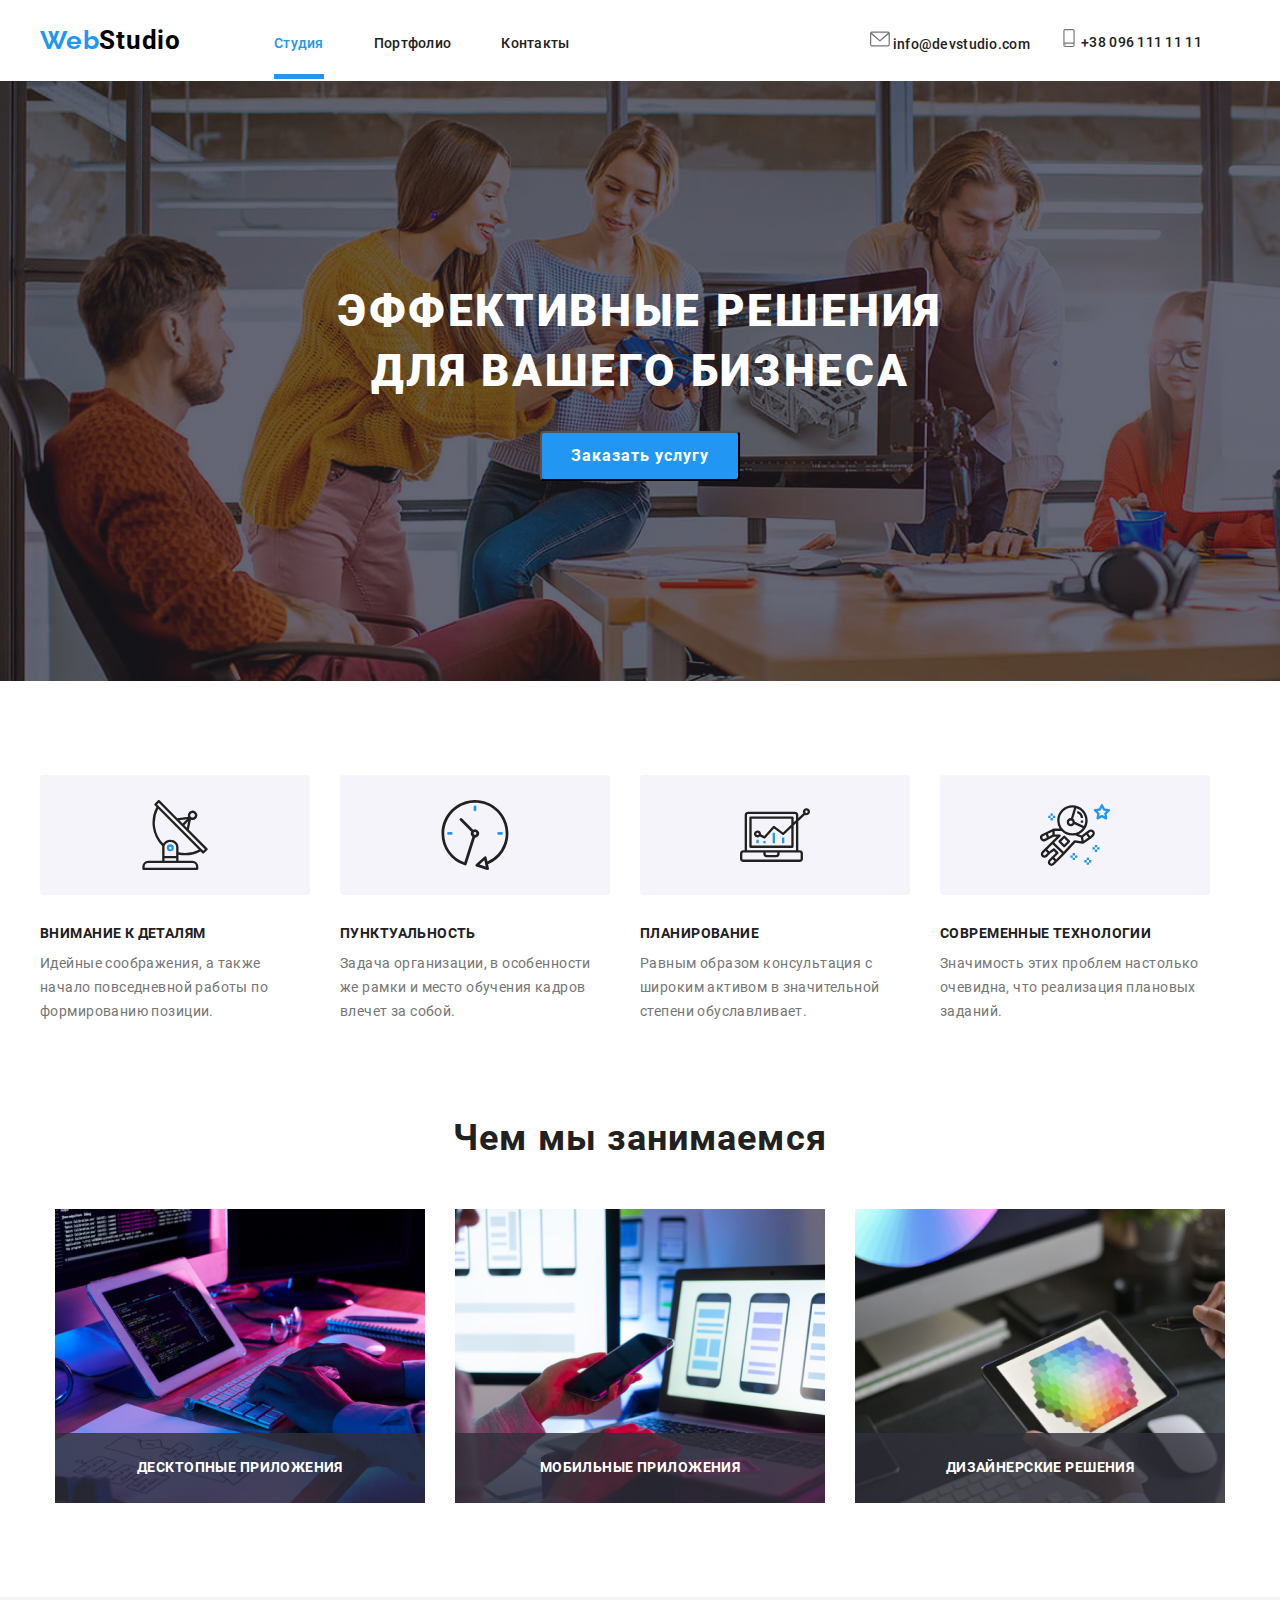
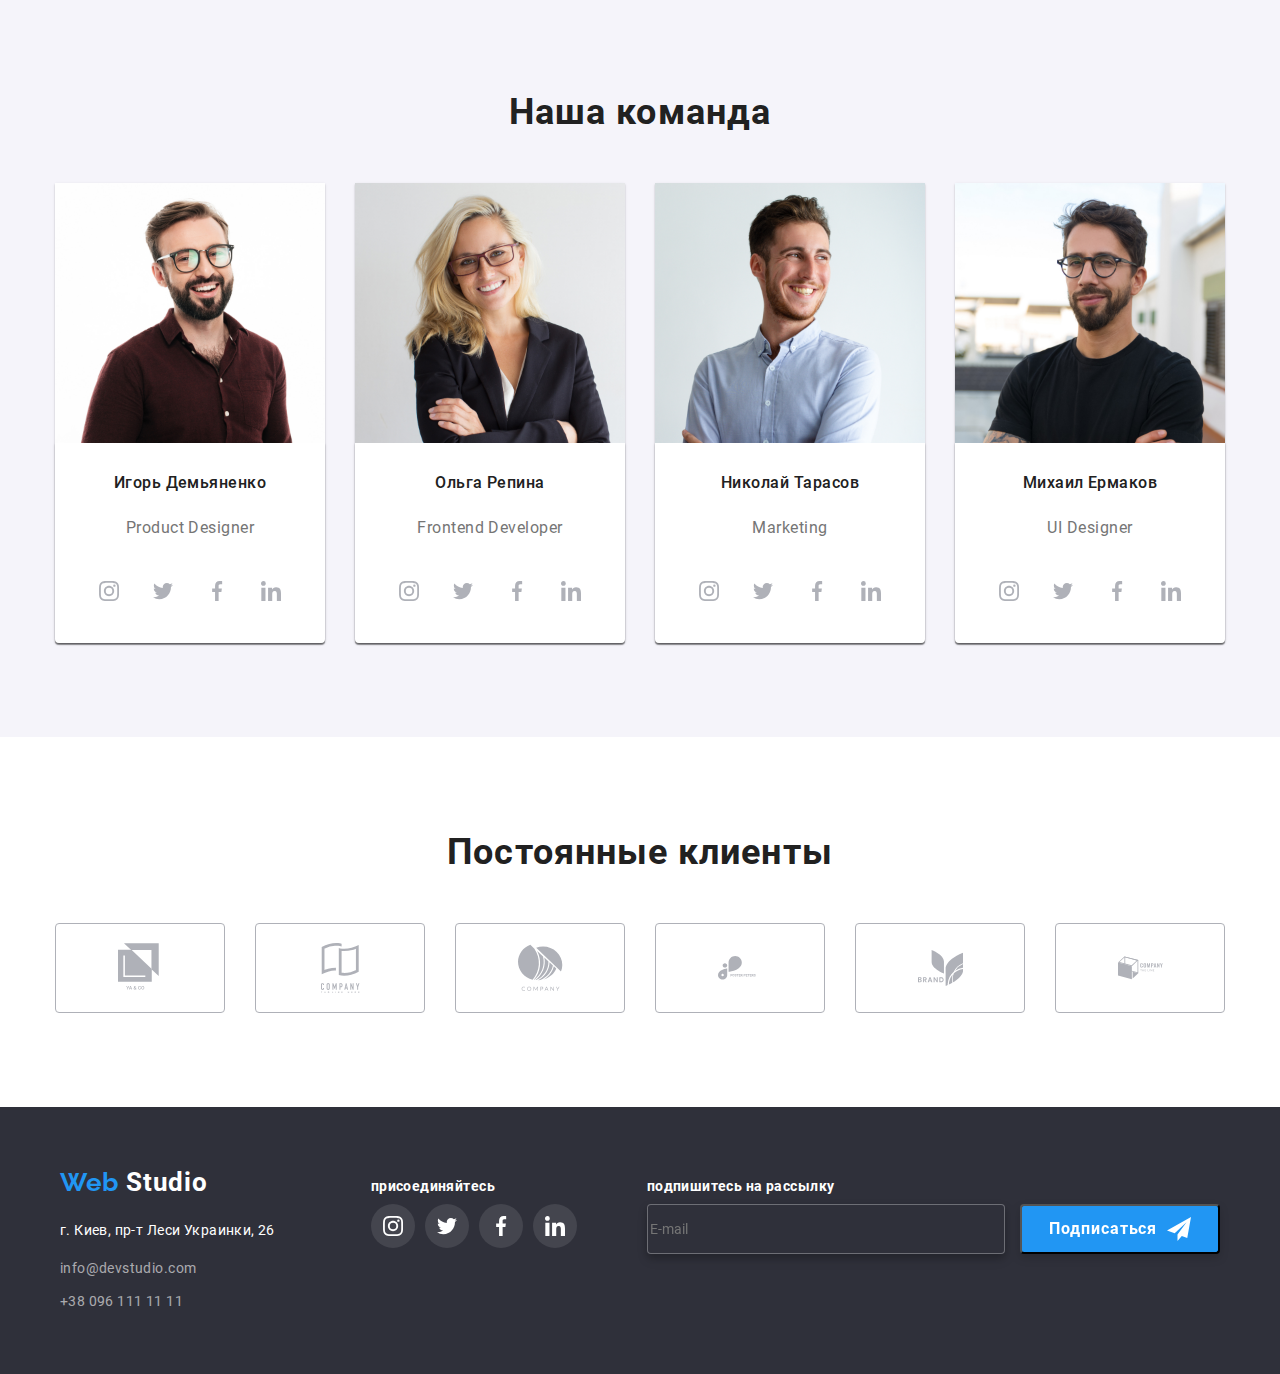
==== index.html @ cc035fcc "dz8" ====
<!DOCTYPE html>
<html lang="en">
<head>
    <meta charset="UTF-8">
    <meta name="viewport" content="width=device-width, initial-scale=1.0">
    <title>HomeWork8</title>
    <link
      rel="stylesheet"
      href="https://cdnjs.cloudflare.com/ajax/libs/modern-normalize/0.7.0/modern-normalize.min.css"
    />
    <link rel="stylesheet" href="./css/main.min.css">
</head>
<body>
    <header>
        <div class="conteiner logo-height">
            <div class="conteiner-logo">
                <a href="index.html" class="title-logo"> <span class="logo">Web</span>Studio </a>
            </div>
            <div class="nav-maincontainer" id="menu-container" data-menu>
                <ul class="nav-maimmenu">
                    <li>
                        <a class="nav-mainitem selected" href="index.html">Студия</a>
                    </li>
                    <li>
                        <a class="nav-mainitem" href="portpholio.html">Портфолио</a>
                    </li>
                    <li>
                      <a class="nav-mainitem" href="">Контакты</a>
                    </li>
                </ul>
                <ul class="nav-adresscontainer">
                    <li>
                        <a href="mailto:info@devstudio.com" class="nav-adressitem">
                            <svg class="svgnav-item" width="20" height="20">
                            <use href="./images/sprite-icon.svg#envelope"></use>
                            </svg>
                                info@devstudio.com
                        </a>
                    </li>
                    <li>
                        <a href="tel:+380961111111" class="nav-adressitem">
                            <svg class="svgnav-item" width="18" height="18">
                            <use href="./images/sprite-icon.svg#smartphone"></use>
                            </svg>
                                +38 096 111 11 11
                        </a>
                    </li>
                </ul>
              </div>
            <div class="conteiner-bottom">
                <button
                    type="button"
                    class="menu-button"
                    aria-expanded="false"
                    data-menu-button>
                    <svg
                        width="24"
                        height="10"
                        aria-label="Переключатель мобильного меню">
                            <use class="icon-menu" href="./images/sprite-icon.svg#icon-menu"></use>
                            <use class="icon-close" href="./images/sprite-icon.svg#icon-close"></use>
                    </svg>
                </button>
            </div>
        </div>
    </header>
    <main>
        <section class="hero">
            <div class="main-div  conteiner">    
                <h1>
                    Эффективные решения <br>для вашего бизнеса
                </h1>
                <button class="primary-button" data-modal-open> Заказать услугу
                </button>
                
            </div>
        </section>
        <section class="conteiner skills-conteiner">
            <h2 class="title-hid">Скилы</h2>
            <ul class="flexbox skill-flex">
                <li class="skills">
                    <div class="box-conteiner">
                        <div class="box-item">
                            <svg width=70 height=70>
                                <use href='./images/sprite-icon.svg#antenna'></use>
                            </svg>
                        </div>  
                    </div>                                              
                    <h3 class="skills-title">Внимание к деталям</h3>
                    <p>Идейные соображения, а также начало повседневной работы по формированию позиции.</p>
                </li>
                <li class="skills">
                    <div class="box-conteiner">
                        <div class="box-item">
                            <svg width=70 height=70>
                                <use href='./images/sprite-icon.svg#clock'></use>
                            </svg>
                        </div>  
                    </div>  
                    <h3 class="skills-title">Пунктуальность</h3>
                    <p>Задача организации, в особенности же рамки и место обучения кадров влечет за собой.</p>
                </li>
                <li class="skills">
                    <div class="box-conteiner">
                        <div class="box-item">
                            <svg width=70 height=70>
                                <use href='./images/sprite-icon.svg#diagram'></use>
                            </svg>
                        </div>  
                    </div>  
                    <h3 class="skills-title">Планирование</h3>
                    <p>Равным образом консультация с широким активом в значительной степени обуславливает.</p>
                </li>
                <li class="skills">
                    <div class="box-conteiner">
                        <div class="box-item">
                            <svg width=70 height=70>
                                <use href='./images/sprite-icon.svg#astronaut'></use>
                            </svg>
                        </div>  
                    </div>  
                    <h3 class="skills-title">Современные технологии</h3>
                    <p>Значимость этих проблем настолько очевидна, что реализация плановых заданий.</p>
                </li>
            </ul>
        </section>
        <section class="conteiner pic conteiner-com pic-hid">
            <h2 class="sec-two">Чем мы занимаемся</h2>
            <ul class="flexbox">
                <li class="pic-img-item">
                    <div class="conteiner-img">
                        <img class='pic-item'src="./images/box1.jpg" alt="box1" width="370">
                        <h3 class="conteiner-img-h">Десктопные приложения</h3>
                    </div>                        
                </li>
                <li class="pic-img-item">
                    <div class="conteiner-img">
                        <img class='pic-item'src="./images/box2.jpg" alt="box2" width="370">
                        <h3 class="conteiner-img-h">Мобильные приложения</h3>
                    </div>                        
                </li>
                <li class="pic-img-item">
                    <div class="conteiner-img">
                        <img class='pic-item'src="./images/box3.jpg" alt="box3" width="370">
                        <h3 class="conteiner-img-h">Дизайнерские решения</h3>
                    </div>                        
                </li>
            </ul>
        </section>
        <section  class="myComand pic-two">
            <div class="conteiner conteiner-com">
                <h2 class="sec-two ">Наша команда</h2>
            <ul class="flexbox">
                <li class="pic-mar">
                    <img src="./images/foto1.jpg" alt="Игорь Демьяненко" width="270">
                    <div class="box-shadow">
                        <p class="nav-team">Игорь Демьяненко</p>
                        <h3>Product Designer</h3>
                        <ul class="flexbox icon">
                            <li class="a-conteiner">                    
                                <a href="#!" class="svg-items">
                                    <svg width=20 height=20>
                                        <use href="./images/sprite-icon.svg#instagram"></use>
                                    </svg>
                                </a>
                            </li>
                            <li class="a-conteiner">
                                    <a href="#!" class="svg-items">
                                        <svg width=20 height=20>
                                            <use href="./images/sprite-icon.svg#twitter"></use>
                                        </svg>
                                    </a>
                            </li>
                            <li class="a-conteiner">                                   
                                <a href="#!" class="svg-items">
                                    <svg width=20 height=20>
                                        <use href="./images/sprite-icon.svg#facebook"></use>
                                    </svg>
                                </a>
                            </li>
                            <li class="a-conteiner">
                                <a href="#!" class="svg-items">
                                    <svg width=20 height=20>
                                        <use href="./images/sprite-icon.svg#linkedin"></use>
                                    </svg>
                                </a>
                            </li>
                        </ul>
                    </div>
                </li>
                <li class="pic-mar">
                    <img src="./images/foto2.jpg" alt="Ольга Репина" width="270">
                    <div class="box-shadow">
                        <p class="nav-team">Ольга Репина</p>
                        <h3>Frontend Developer</h3>
                        <ul class="flexbox icon">
                            <li class="a-conteiner">                    
                                <a href="#!" class="svg-items">
                                    <svg width=20 height=20>
                                        <use href="./images/sprite-icon.svg#instagram"></use>
                                    </svg>
                                </a>
                            </li>
                            <li class="a-conteiner">
                                    <a href="#!" class="svg-items">
                                        <svg width=20 height=20>
                                            <use href="./images/sprite-icon.svg#twitter"></use>
                                        </svg>
                                    </a>
                            </li>
                            <li class="a-conteiner">                                   
                                <a href="#!" class="svg-items">
                                    <svg width=20 height=20>
                                        <use href="./images/sprite-icon.svg#facebook"></use>
                                    </svg>
                                </a>
                            </li>
                            <li class="a-conteiner">
                                <a href="#!" class="svg-items">
                                    <svg width=20 height=20>
                                        <use href="./images/sprite-icon.svg#linkedin"></use>
                                    </svg>
                                </a>
                            </li>
                        </ul>
                    </div>
                </li>
                <li class="pic-mar">
                    <img src="./images/foto3.jpg" alt="Николай Тарасов" width="270">
                    <div class="box-shadow">
                        <p class="nav-team">Николай Тарасов</p>
                        <h3>Marketing</h3>
                        <ul class="flexbox icon">
                            <li class="a-conteiner">                    
                                <a href="#!" class="svg-items">
                                    <svg width=20 height=20>
                                        <use href="./images/sprite-icon.svg#instagram"></use>
                                    </svg>
                                </a>
                            </li>
                            <li class="a-conteiner">
                                    <a href="#!" class="svg-items">
                                        <svg width=20 height=20>
                                            <use href="./images/sprite-icon.svg#twitter"></use>
                                        </svg>
                                    </a>
                            </li>
                            <li class="a-conteiner">                                   
                                <a href="#!" class="svg-items">
                                    <svg width=20 height=20>
                                        <use href="./images/sprite-icon.svg#facebook"></use>
                                    </svg>
                                </a>
                            </li>
                            <li class="a-conteiner">
                                <a href="#!" class="svg-items">
                                    <svg width=20 height=20>
                                        <use href="./images/sprite-icon.svg#linkedin"></use>
                                    </svg>
                                </a>
                            </li>
                        </ul>
                    </div>
                </li>
                <li class="pic-mar">
                    <img src="./images/foto4.jpg" alt="Михаил Ермаков" width="270">
                    <div class="box-shadow">
                        <p class="nav-team">Михаил Ермаков</p>
                        <h3>UI Designer</h3>
                        <ul class="flexbox icon">
                            <li class="a-conteiner">                    
                                <a href="#!" class="svg-items">
                                    <svg width=20 height=20>
                                        <use href="./images/sprite-icon.svg#instagram"></use>
                                    </svg>
                                </a>
                            </li>
                            <li class="a-conteiner">
                                    <a href="#!" class="svg-items">
                                        <svg width=20 height=20>
                                            <use href="./images/sprite-icon.svg#twitter"></use>
                                        </svg>
                                    </a>
                            </li>
                            <li class="a-conteiner">                                   
                                <a href="#!" class="svg-items">
                                    <svg width=20 height=20>
                                        <use href="./images/sprite-icon.svg#facebook"></use>
                                    </svg>
                                </a>
                            </li>
                            <li class="a-conteiner">
                                <a href="#!" class="svg-items">
                                    <svg width=20 height=20>
                                        <use href="./images/sprite-icon.svg#linkedin"></use>
                                    </svg>
                                </a>
                            </li>
                        </ul>
                    </div>
                </li>
            </ul>
            </div>
        </section>
        <section class="conteiner conteiner-com">
            <h2 class="sec-two">Постоянные клиенты</h2>
            <ul class="clients flexbox icons"> 
                <li>                    
                    <a href="#!" class="client client-h">
                        <svg width=45 height=50>
                            <use href="./images/sprite-icon.svg#ya-co"></use>
                        </svg>
                    </a>
                </li>
                <li>                    
                    <a href="#!" class="client client-h">
                        <svg width=45 height=50>
                            <use href="./images/sprite-icon.svg#tagline-here"></use>
                        </svg>
                    </a>
                </li>
                <li>                    
                    <a href="#!" class="client client-h">
                        <svg width=45 height=50>
                            <use href="./images/sprite-icon.svg#company"></use>
                        </svg>
                    </a>
                </li>
                <li>                    
                    <a href="#!" class="client client-h">
                        <svg width=45 height=50>
                            <use href="./images/sprite-icon.svg#foster-peters"></use>
                        </svg>
                    </a>
                </li>
                <li>                    
                    <a href="#!" class="client client-h">
                        <svg width=45 height=50>
                            <use href="./images/sprite-icon.svg#brand"></use>
                        </svg>
                    </a>
                </li>
                <li>                    
                    <a href="#!" class="client client-h">
                        <svg width=45 height=50>
                            <use href="./images/sprite-icon.svg#teg-line-com"></use>
                        </svg>
                    </a>
                </li>
            </ul>
        </section>
    </main>
    <div class="footer-color">
        <footer class="flexbox conteiner footer-cont">
            <div class="content">
                <a href="./" class="logo-title logo-color"> <span class="logo">Web </span>Studio </a>
                
                <address>
                <p>г. Киев, пр-т Леси Украинки, 26</p>
                <ul class="ul-pad">
                    <li>
                    <a href="mailto:info@devstudio.com ">info@devstudio.com</a>
                    </li>
                    <li>
                    <a href="tel:+380961111111 ">+38 096 111 11 11 </a>
                    </li>
                </ul>
                </address>
            </div>
          <div class="content-item fot-cont">
              <h2 class="footer-h2">присоединяйтесь</h2>
              <ul class="flexbox icon">
                <li class="a-conteiner">                    
                    <a href="#!" class="svg-items svg-items-color">
                        <svg width=20 height=20>
                            <use href="./images/sprite-icon.svg#instagram"></use>
                        </svg>
                    </a>
                </li>
                <li class="a-conteiner">
                        <a href="#!" class="svg-items svg-items-color">
                            <svg width=20 height=20>
                                <use href="./images/sprite-icon.svg#twitter"></use>
                            </svg>
                        </a>
                </li>
                <li class="a-conteiner">                                   
                    <a href="#!" class="svg-items svg-items-color">
                        <svg width=20 height=20>
                            <use href="./images/sprite-icon.svg#facebook"></use>
                        </svg>
                    </a>
                </li>
                <li class="a-conteiner">
                    <a href="#!" class="svg-items svg-items-color">
                        <svg width=20 height=20>
                            <use href="./images/sprite-icon.svg#linkedin"></use>
                        </svg>
                    </a>
                </li>
            </ul>
        </div>
        <div class="content-item">
            <h2  class="footer-h2">подпишитесь на рассылку</h2>
            <form action="" class="footer-form">
              <input
                type="email"
                name="email"
                class="footer-input"
                placeholder="E-mail"
              />
              <button type="submit" class="primary-button send-sms">
                Подписаться
              </button>
            </form>
          </div>
    </footer>
    </div>

    <div class="backdrop is-hidden " data-modal>
        <div class="modal">
          <button class="close-button " data-modal-close>
            <img src="./images/close.svg" alt="" width="11" height="11">
          </button>
          <b class="message">Оставьте свои данные, мы вам перезвоним</b>
          <form class="form">
            <label class="form-field">
                <span class="form-label">Имя</span>
                <input type="text" class="input-box" name="name" />
                <svg class="form-icon" width="18" height="18">
                  <use href="./images/sprite-icon.svg#person-black"></use>
                </svg>
              </label>
              <label class="form-field">
                <span class="form-label">Телефон</span>
                <input type="tel" class="input-box" name="tel" />
                <svg class="form-icon" width="18" height="18">
                  <use href="./images/sprite-icon.svg#phone-black"></use>
                </svg>
              </label>
              <label class="form-field">
                <span class="form-label">Почта</span>
                <input type="email" class="input-box" name="email" />
                <svg class="form-icon" width="18" height="18">
                  <use href="./images/sprite-icon.svg#email-black"></use>
                </svg>
              </label>
              <label class="form-field">
                <span class="form-label">Комментарий</span>
                <textarea
                  class="input-box comment"
                  name="comment"
                  rows="5"
                  cols="45"
                  placeholder="Введите текст"
                ></textarea>
              </label>
              <div class="form-check">
                <label class="label-check">
                  <input type="checkbox" class="checkbox" name="checkbox" />
                  <span class="icon-form"></span>
                  Соглашаюсь с рассылкой и принимаю
                  <a href=""> Условия договора</a>
                </label>
              </div>
            <div class="form-button-view">
                <button type="submit" class="primary-button">Отправить</button>
            </div>                
          </form>
        </div>
      </div>

    <script src="./js/modal.js"></script>
    <script src="./js/menu.js"></script>
</body>
</html>
---- css/main.min.css ----
:root{--main-color:#212121;--secondary-color:#757575;--footer-color:#2F303A;--hover-color:#2196F3;--primary-white-color: #ffffff;--primary-black-color: #000000;--primary-rgba-color:#2F303A}@font-face{font-family:'Roboto';src:url("../fonts/roboto-v20-latin_cyrillic-regular.woff2") format("woff2"),url("../fonts/roboto-v20-latin_cyrillic-regular.woff") format("woff");font-weight:400;font-style:normal}@font-face{font-family:"Roboto";src:url("../fonts/roboto-v20-latin_cyrillic-500.woff2") format("woff2"),url("../fonts/roboto-v20-latin_cyrillic-500.woff") format("woff");font-weight:500;font-style:normal}@font-face{font-family:"Roboto";src:url("../fonts/roboto-v20-latin_cyrillic-700.woff2") format("woff2"),url("../fonts/roboto-v20-latin_cyrillic-700.woff") format("woff");font-weight:700;font-style:normal}@font-face{font-family:"Roboto";src:url("../fonts/roboto-v20-latin_cyrillic-900.woff2") format("woff2"),url("../fonts/roboto-v20-latin_cyrillic-900.woff") format("woff");font-weight:900;font-style:normal}@font-face{font-family:"Raleway";src:url("../fonts/raleway-v17-latin_cyrillic-regular.woff2") format("woff2"),url("../fonts/raleway-v17-latin_cyrillic-regular.woff") format("woff");font-weight:400;font-style:normal}@font-face{font-family:"Raleway";src:url("../fonts/raleway-v17-latin_cyrillic-700.woff2") format("woff2"),url("../fonts/raleway-v17-latin_cyrillic-700.woff") format("woff");font-weight:700;font-style:normal}html{-webkit-box-sizing:border-box;box-sizing:border-box}*,*::before,*::after{-webkit-box-sizing:inherit;box-sizing:inherit}body{font-family:"Roboto",sans-serif;font-size:14px;line-height:1.71;letter-spacing:0.03em;color:#757575;margin:0}.conteiner{position:relative;padding-left:15px;padding-right:15px;margin-left:auto;margin-right:auto}@media screen and (min-width: 480px){.conteiner{width:450px}}@media screen and (min-width: 768px){.conteiner{width:768px}}@media screen and (min-width: 1200px){.conteiner{width:1230px}}li{padding:0px;margin:0px;list-style-type:none}a{text-decoration:none}ul{-webkit-padding-start:0px;padding-inline-start:0px}.backgrd-color{border-bottom:1px solid #ECECEC}.title-logo{font-weight:bold;font-size:26px;line-height:1.19;letter-spacing:0.03em;color:#000;text-decoration:none;margin-left:0px}.logo{font-family:'Raleway',sans-serif;font-weight:bold;font-size:26px;line-height:1.19;letter-spacing:0.03em;color:#2196F3}.selected{border-bottom:5px solid #2196F3;color:#2196F3}.nav-adresscontainer{font-family:'Roboto',sans-serif;font-style:normal;font-weight:500;font-size:14px;line-height:16px;letter-spacing:0.02em;margin-top:8px;margin-bottom:8px}.nav-adresscontainer a{color:#757575}.nav-adressitem:focus,.nav-adressitem:hover,.nav-adresscontainer a:hover,.nav-adresscontainer a:focus{color:#2196F3;fill:#2196F3}@media screen and (min-width: 480px) and (max-width: 767px){.conteiner{display:-webkit-box;display:-ms-flexbox;display:flex}.conteiner .conteiner-bottom{margin-left:auto;margin-top:16px;margin-bottom:16px}.conteiner .conteiner-logo{margin-top:auto;margin-bottom:auto}.conteiner .conteiner-bottom:focus .icon-menu,.conteiner .conteiner-bottom:hover .icon-menu{fill:#2196F3}.conteiner .nav-mainitem .menu-button .icon-close{display:none}.conteiner .menu-button.is-open .icon-close{display:block;fill:#000}.conteiner .menu-button.is-open .icon-menu{display:none}.conteiner .nav-maincontainer{display:none;position:absolute;top:100%;left:0;width:100%;-webkit-box-shadow:0px 4px 8px rgba(0,0,0,0.04),0px 2px 4px rgba(0,0,0,0.08),0px 1px 3px rgba(0,0,0,0.16);box-shadow:0px 4px 8px rgba(0,0,0,0.04),0px 2px 4px rgba(0,0,0,0.08),0px 1px 3px rgba(0,0,0,0.16);background-color:#fff;z-index:2}.conteiner .is-open{display:block}.conteiner .nav-maimmenu{margin-top:0;margin-bottom:0;padding-left:0;text-align:center}.conteiner .nav-mainitem{display:inline-block;text-decoration:none;margin-top:52px;font-family:'Roboto',sans-serif;font-style:normal;font-weight:500;font-size:1.167;line-height:21px;letter-spacing:0.02em;color:#212121}.conteiner .nav-adresscontainer{padding-left:0px;margin-top:60px;margin-bottom:60px;text-align:center;text-decoration:none;font-family:'Roboto',sans-serif;font-style:normal;font-weight:500;font-size:18px;line-height:21px;letter-spacing:0.02em}.conteiner .nav-mainitem:focus,.conteiner .nav-mainitem:hover{color:#2196F3}.conteiner .nav-adresscontainer li:last-child{padding-top:16px}.conteiner .menu-button .icon-close{display:none}.conteiner .menu-button.is-open .icon-close{display:block}.conteiner .menu-button.is-open .icon-menu{display:none}.conteiner .selected{color:#2196F3}}@media screen and (min-width: 768px) and (max-width: 1199px){.conteiner{display:-webkit-box;display:-ms-flexbox;display:flex;-webkit-box-pack:center;-ms-flex-pack:center;justify-content:center}.conteiner .conteiner-logo{margin-top:auto;margin-bottom:auto;margin-right:88px}.conteiner .conteiner-bottom{display:none}.conteiner .nav-maincontainer{display:-webkit-inline-box;display:-ms-inline-flexbox;display:inline-flex;position:static}.conteiner .nav-maimmenu{display:-webkit-box;display:-ms-flexbox;display:flex;padding-left:0px;font-family:'Roboto',sans-serif;font-style:normal;font-weight:500;font-size:14px;line-height:16px;letter-spacing:0.02em;margin-right:84px}.conteiner .nav-adresscontainer{width:-webkit-fit-content;width:-moz-fit-content;width:fit-content;margin-right:0;margin-left:auto;margin-top:auto;margin-bottom:auto}.conteiner .nav-mainitem{margin-top:0px;padding-top:0px;padding-bottom:13px;font-family:'Roboto',sans-serif;font-style:normal;font-weight:500;font-size:14px;line-height:16px;letter-spacing:0.02em;color:#212121}.conteiner .nav-mainitem:focus,.conteiner .nav-mainitem:hover{color:#2196F3}.conteiner .nav-adressitem{font-family:'Roboto',sans-serif;font-style:normal;font-weight:500;font-size:12px;line-height:14px;letter-spacing:0.02em;color:#757575}.conteiner .svgnav-item{height:14px;width:14px}.conteiner .conteiner-logo{margin-right:88px}.conteiner .nav-maimmenu li:not(:last-child){margin-right:50px}.conteiner .selected{color:#2196F3}}@media screen and (min-width: 1200px){.conteiner{display:-webkit-box;display:-ms-flexbox;display:flex}.conteiner .logo-height{height:80px}.conteiner .selected{padding-bottom:15px}.conteiner .conteiner-logo{margin-top:auto;margin-bottom:auto;margin-right:93px}.conteiner .conteiner-bottom{display:none}.conteiner .nav-maincontainer{display:-webkit-box;display:-ms-flexbox;display:flex}.conteiner .nav-maimmenu{display:-webkit-box;display:-ms-flexbox;display:flex;margin-top:auto;margin-bottom:auto}.conteiner .nav-maimmenu{padding-bottom:25px;padding-top:32px;margin-right:300px}.conteiner .nav-mainitem{padding-bottom:23px;padding-top:28px;font-family:'Roboto',sans-serif;font-style:normal;font-weight:500;font-size:14px;line-height:16px;letter-spacing:0.02em;color:#212121}.conteiner .nav-adresscontainer{display:-webkit-box;display:-ms-flexbox;display:flex;margin-top:auto;margin-bottom:auto;padding-left:0px;margin-left:0px;margin-right:auto}.conteiner .nav-adresscontainer li:last-child{padding-top:0px;margin-left:30px}.conteiner .nav-adressitem{text-decoration:none;font-weight:500;font-size:14px;line-height:16px;letter-spacing:0.02em;color:#212121;padding-top:32px;padding-bottom:32px;fill:#757575}.conteiner .nav-mainitem:focus,.conteiner .nav-mainitem:hover{color:#2196F3}.conteiner .nav-maimmenu li:not(:last-child){margin-right:50px}.conteiner .selected{color:#2196F3}}.hero{background-image:-webkit-gradient(linear, left top, right top, from(rgba(47,48,58,0.4)), to(rgba(47,48,58,0.4))),url(../images/ImgHeaderMobil.jpg);background-image:linear-gradient(to right, rgba(47,48,58,0.4), rgba(47,48,58,0.4)),url(../images/ImgHeaderMobil.jpg);background-size:cover;background-repeat:no-repeat;text-align:center;margin-left:auto;margin-right:auto}@media screen and (min-width: 480px){.hero{z-index:1}.hero .conteiner{height:400px}.hero h1{font-family:"Roboto",sans-serif;font-style:normal;font-weight:900;font-size:26px;line-height:42px;text-align:center;letter-spacing:0.06em;text-transform:uppercase;color:#fff;margin-bottom:30px;margin-top:0px;margin-bottom:0px;-webkit-box-pack:center;-ms-flex-pack:center;justify-content:center;padding-bottom:30px}.hero .main-div{display:-webkit-box;display:-ms-flexbox;display:flex;margin-left:auto;margin-right:auto;-webkit-box-align:center;-ms-flex-align:center;align-items:center;-webkit-box-orient:vertical;-webkit-box-direction:normal;-ms-flex-direction:column;flex-direction:column;padding-top:118px}.hero .primary-button{display:-webkit-inline-box;display:-ms-inline-flexbox;display:inline-flex;width:200px;border-radius:4px;-webkit-box-pack:center;-ms-flex-pack:center;justify-content:center;-webkit-box-align:center;-ms-flex-align:center;align-items:center;height:50px;text-align:center;font-weight:bold;font-size:16px;line-height:1.875;letter-spacing:0.06em;color:#fff;background-color:#2196F3}}@media screen and (min-width: 768px){.hero{background-image:-webkit-gradient(linear, left top, right top, from(rgba(47,48,58,0.4)), to(rgba(47,48,58,0.4))),url(../images/ImgHeaderTabl.jpg);background-image:linear-gradient(to right, rgba(47,48,58,0.4), rgba(47,48,58,0.4)),url(../images/ImgHeaderTabl.jpg)}.hero .conteiner{height:400px}}@media screen and (min-width: 1200px){.hero{background-image:-webkit-gradient(linear, left top, right top, from(rgba(47,48,58,0.4)), to(rgba(47,48,58,0.4))),url(../images/Img.jpg);background-image:linear-gradient(to right, rgba(47,48,58,0.4), rgba(47,48,58,0.4)),url(../images/Img.jpg)}.hero .conteiner{height:600px}.hero h1{font-family:"Roboto",sans-serif;font-weight:900;font-size:44px;line-height:60px;letter-spacing:0.06em;text-transform:uppercase;color:#fff;margin-bottom:30px;margin-top:0px;margin-bottom:0px;-webkit-box-pack:center;-ms-flex-pack:center;justify-content:center}.hero .main-div{display:-webkit-box;display:-ms-flexbox;display:flex;margin-left:auto;margin-right:auto;-webkit-box-align:center;-ms-flex-align:center;align-items:center;-webkit-box-orient:vertical;-webkit-box-direction:normal;-ms-flex-direction:column;flex-direction:column;padding-top:200px}.hero .primary-button{display:-webkit-inline-box;display:-ms-inline-flexbox;display:inline-flex;width:200px;border-radius:4px;-webkit-box-pack:center;-ms-flex-pack:center;justify-content:center;-webkit-box-align:center;-ms-flex-align:center;align-items:center;height:50px;text-align:center;font-weight:bold;font-size:16px;line-height:1.875;letter-spacing:0.06em;color:#fff;background-color:#2196F3}}.title-hid{display:none}.skills-title{font-weight:bold;letter-spacing:0.03em;text-transform:uppercase;color:#212121;text-align:center;margin-left:auto;margin-right:auto;margin-top:30px;margin-bottom:10px;font-size:14px;line-height:16px}.skills>p{font-size:14px;line-height:24px;letter-spacing:0.03em;color:#757575}.box-conteiner{background-color:#F5F4FA;border-radius:4px;min-height:120px}@media screen and (min-width: 480px) and (max-width: 767px){.conteiner{padding-left:0px;padding-right:0px}.flexbox{padding-left:0px;margin-top:0px;margin-bottom:0px}.box-conteiner{display:-webkit-box;display:-ms-flexbox;display:flex;-webkit-box-align:center;-ms-flex-align:center;align-items:center;-webkit-box-pack:center;-ms-flex-pack:center;justify-content:center}.box-item svg{display:block}.skills-conteiner{margin-top:60px}.skills-title{margin-top:30px;margin-bottom:10px}.skills:not(:last-child){margin-bottom:30px}}@media screen and (min-width: 768px) and (max-width: 1199px){.flexbox{display:-webkit-box;display:-ms-flexbox;display:flex;margin-top:0px;margin-bottom:0px;padding:0px;-ms-flex-wrap:wrap;flex-wrap:wrap}.box-conteiner{display:-webkit-box;display:-ms-flexbox;display:flex;-webkit-box-align:center;-ms-flex-align:center;align-items:center;-webkit-box-pack:center;-ms-flex-pack:center;justify-content:center}.box-item svg{display:block}.skills{margin-left:0px;width:354px}.skill-flex{padding-top:60px}.skills:not(:nth-child(2n)){margin-right:30px}.skills-conteiner{margin-bottom:60px}}@media screen and (min-width: 1200px){.flexbox{display:-webkit-box;display:-ms-flexbox;display:flex;margin-top:0px;margin-bottom:0px;padding:0px}.skills-conteiner{margin-top:94px}.title-hid{display:none;margin:0px;padding:0px}.skills{width:270px}.skills:not(:last-child){margin-right:30px}.skills-title{font-weight:bold;font-size:14px;line-height:16px;letter-spacing:0.03em;text-transform:uppercase;color:#212121;text-align:center;margin-left:auto;margin-right:auto}.skills>img{margin-bottom:30px}.skills>h3{margin-top:30px;margin-bottom:10px;text-align:left}.skills>p{margin-top:0px;margin-bottom:0px}.skills-title>p{font-size:14px;line-height:24px;letter-spacing:0.03em;color:#757575}.box-conteiner{background-color:#F5F4FA;border-radius:4px;min-height:120px;width:270px}.box-item{display:-webkit-box;display:-ms-flexbox;display:flex;-webkit-box-align:center;-ms-flex-align:center;align-items:center;-webkit-box-pack:center;-ms-flex-pack:center;justify-content:center;padding:25px 100px}.box-item svg{display:block}}.myComand{background:#F5F4FA}.sec-two{font-family:'Roboto',sans-serif;font-style:normal;font-weight:bold;font-size:28px;line-height:33px;text-align:center;letter-spacing:0.03em;color:#212121;padding-top:60px;margin-bottom:30px;margin-left:auto;margin-right:auto}.pic-mar{-webkit-box-shadow:0px 1px 3px rgba(0,0,0,0.12),0px 1px 1px rgba(0,0,0,0.14),0px 2px 1px rgba(0,0,0,0.2);box-shadow:0px 1px 3px rgba(0,0,0,0.12),0px 1px 1px rgba(0,0,0,0.14),0px 2px 1px rgba(0,0,0,0.2);border-radius:0px 0px 4px 4px}.svg-items{display:-webkit-inline-box;display:-ms-inline-flexbox;display:inline-flex;-webkit-box-pack:center;-ms-flex-pack:center;justify-content:center;-webkit-box-align:center;-ms-flex-align:center;align-items:center;width:44px;height:44px;fill:#afb1b8;background-color:white;border-radius:50%}.nav-team{font-family:'Roboto',sans-serif;font-style:normal;font-weight:500;font-size:16px;line-height:19px;text-align:center;letter-spacing:0.03em;color:#212121}.box-shadow h3{font-family:'Roboto',sans-serif;font-style:normal;font-weight:normal;font-size:16px;line-height:19px;text-align:center;letter-spacing:0.03em;color:#757575}.flexbox{display:-webkit-box;display:-ms-flexbox;display:flex;-ms-flex-wrap:wrap;flex-wrap:wrap;-webkit-box-pack:center;-ms-flex-pack:center;justify-content:center}.a-conteiner:hover .svg-items,.a-conteiner:focus .svg-items{fill:white;background-color:#2196F3}.icon{padding-bottom:24px}.icon li:not(:last-child){margin-right:10px}.pic-two{padding-bottom:60px}@media screen and (min-width: 480px) and (max-width: 767px){.pic-mar{margin-top:20px}.pic-mar img{width:450px;height:460px}.conteiner-com{display:block}.flexbox{-ms-flex-wrap:wrap;flex-wrap:wrap;-webkit-box-pack:center;-ms-flex-pack:center;justify-content:center}}@media screen and (min-width: 768px) and (max-width: 1199px){.conteiner-com{display:block}.sec-two{margin-bottom:0px}.pic-mar{margin-top:30px;width:354px}.pic-mar img{width:354px;height:374px}.pic-mar:nth-child(2n){margin-left:30px}}@media screen and (min-width: 1200px){.myComand{background:#F5F4FA}.pic-two{padding-bottom:94px}.sec-two{font-weight:bold;font-size:36px;line-height:42px;text-align:center;letter-spacing:0.03em;color:#212121;margin-top:0px;margin-bottom:50px;padding-top:94px}.pic-mar:not(:last-child){margin-right:30px}.pic-mar>img{display:block}.box-shadow{background:#FFFFFF;-webkit-box-shadow:0px 1px 3px rgba(0,0,0,0.12),0px 1px 1px rgba(0,0,0,0.14),0px 2px 1px rgba(0,0,0,0.2);box-shadow:0px 1px 3px rgba(0,0,0,0.12),0px 1px 1px rgba(0,0,0,0.14),0px 2px 1px rgba(0,0,0,0.2);border-radius:0px 0px 4px 4px}.nav-team{font-family:'Roboto',sans-serif;font-style:normal;font-weight:500;font-size:16px;line-height:1.19;text-align:center;letter-spacing:0.03em;color:#212121;margin-top:0px;padding-bottom:10px;padding-top:30px}.nav-team>h3{font-family:'Roboto',sans-serif;font-style:normal;font-weight:normal;font-size:16px;line-height:19px;letter-spacing:0.03em;color:#757575}.icon{display:-webkit-box;display:-ms-flexbox;display:flex;-webkit-box-pack:center;-ms-flex-pack:center;justify-content:center;padding-bottom:30px}.icon li:not(:last-child){margin-right:10px}.svg-items{display:-webkit-inline-box;display:-ms-inline-flexbox;display:inline-flex;-webkit-box-pack:center;-ms-flex-pack:center;justify-content:center;-webkit-box-align:center;-ms-flex-align:center;align-items:center;width:44px;height:44px;fill:#afb1b8;background-color:white;border-radius:50%}.a-conteiner:hover .svg-items,.a-conteiner:focus .svg-items{fill:white;background-color:#2196F3}div h3{font-family:'Roboto',sans-serif;font-style:normal;font-weight:normal;font-size:16px;line-height:1.19px;text-align:center;letter-spacing:0.03em;color:#757575;padding-bottom:16px}}@media screen and (min-width: 480px) and (max-width: 1199px){.pic-hid{display:none}}@media screen and (min-width: 1200px){.pic{padding-bottom:94px}.pic-item{display:block}.pic-img-item:not(:last-child){margin-right:30px}.conteiner-com{display:block}.sec-two{font-weight:bold;font-size:36px;line-height:42px;text-align:center;letter-spacing:0.03em;color:#212121;margin-top:0px;margin-bottom:50px;padding-top:94px}.conteiner-img{position:relative}.conteiner-img-h{position:absolute;width:370px;bottom:0;left:50%;-webkit-transform:translatex(-50%);transform:translatex(-50%);padding-top:27px;padding-bottom:27px;margin-top:0;margin-bottom:0;background:rgba(47,48,58,0.8);text-align:center;font-family:'Roboto',sans-serif;font-style:normal;font-weight:bold;font-size:14px;line-height:1.14;letter-spacing:0.03em;text-transform:uppercase;color:#fff}}.icons{padding-bottom:94px}.client{display:-webkit-box;display:-ms-flexbox;display:flex;height:90px;-webkit-box-align:center;-ms-flex-align:center;align-items:center;-webkit-box-pack:center;-ms-flex-pack:center;justify-content:center;fill:#afb1b8;border:1px solid #afb1b8;border-radius:4px;fill:#afb1b8}.client:hover,.client:focus{fill:#2196F3;border:1px solid #2196F3}@media screen and (min-width: 480px) and (max-width: 767px){.icons{padding-bottom:30px}.sec-two{margin-top:0px}.client{width:210px;-ms-flex-wrap:wrap;flex-wrap:wrap}.icons>li:nth-child(2n){margin-left:30px}.icons>li:nth-child(-n+6){margin-bottom:30px}}@media screen and (min-width: 768px) and (max-width: 1199px){.icons li:not(:nth-child(3n)){margin-right:30px}.client{width:226px;margin-top:30px}.icons{padding-bottom:60px}}@media screen and (min-width: 1200px){.client{width:170px;height:90px}.icons li:not(:last-child){margin-right:30px}}.logo-title{font-weight:bold;font-size:26px;line-height:1.19;letter-spacing:0.03em;color:#000;text-decoration:none;margin-left:0px;margin-right:93px}.logo{font-family:'Raleway',sans-serif;font-weight:bold;font-size:26px;line-height:1.19;letter-spacing:0.03em;color:#2196F3}.logo-color{color:#fff}.footer-color{background:#2F303A}.content{padding-top:60px;padding-bottom:60px}.ul-pad a{font-family:'Roboto',sans-serif;font-style:normal;font-weight:normal;font-size:14px;line-height:1.71;letter-spacing:0.03em;color:rgba(255,255,255,0.6);text-decoration:none}.ul-pad{padding-left:0;margin-top:0px;margin-bottom:0px}.content p{font-family:'Roboto',sans-serif;font-style:normal;font-weight:normal;font-size:14px;line-height:1.71;letter-spacing:0.03em;color:#fff;margin-top:20px}.content li{margin-top:9px}.content-item{padding-left:70px;padding-top:60px}.footer-h2{font-family:'Roboto',sans-serif;font-style:bold;font-size:14px;line-height:1.14;line-height:100%;text-align:left;vertical-align:top;letter-spacing:3%;color:#FFFFFF}.svg-items-color{fill:white;background-color:rgba(255,255,255,0.1)}.footer-form{-webkit-box-sizing:border-box;box-sizing:border-box;-webkit-filter:drop-shadow(0px 4px 4px rgba(0,0,0,0.15));filter:drop-shadow(0px 4px 4px rgba(0,0,0,0.15));border-radius:4px;line-height:1.25;letter-spacing:0.03em}.footer-input{margin-right:12px;width:358px;height:50px;background-color:#2F303A;border:1px solid rgba(255,255,255,0.3);-webkit-box-sizing:border-box;box-sizing:border-box;-webkit-filter:drop-shadow(0px 4px 4px rgba(0,0,0,0.15));filter:drop-shadow(0px 4px 4px rgba(0,0,0,0.15));border-radius:4px}.send-sms::after{content:'';display:-webkit-inline-box;display:-ms-inline-flexbox;display:inline-flex;width:24px;height:24px;margin-left:10px;background-image:url("../images/send.svg");background-size:contain}.primary-button{display:-webkit-inline-box;display:-ms-inline-flexbox;display:inline-flex;width:200px;border-radius:4px;-webkit-box-pack:center;-ms-flex-pack:center;justify-content:center;-webkit-box-align:center;-ms-flex-align:center;align-items:center;height:50px;text-align:center;font-weight:bold;font-size:16px;line-height:1.875;letter-spacing:0.06em;color:#fff;background-color:#2196F3;margin-top:20px;margin-bottom:60px}@media screen and (min-width: 480px) and (max-width: 767px){.footer-cont{-webkit-box-orient:vertical;-webkit-box-direction:normal;-ms-flex-direction:column;flex-direction:column}.content,.content-item{text-align:center}.content-item{padding-left:0px;padding-top:0px}.logo-title{margin-right:0px}.footer-h2{font-family:'Roboto',sans-serif;font-style:normal;font-weight:bold;font-size:14px;line-height:16px;text-align:center;letter-spacing:0.03em;text-transform:uppercase}.footer-input{width:100%}.footer-h2{margin-bottom:20px}}@media screen and (min-width: 768px) and (max-width: 1199px){.footer-cont{display:-webkit-box;display:-ms-flexbox;display:flex}.content,.content-item{text-align:center}.content-item{padding-left:0px;padding-top:0px}.logo-title{margin-right:0px}.footer-h2{font-family:'Roboto',sans-serif;font-style:normal;font-weight:bold;font-size:14px;line-height:16px;text-align:center;letter-spacing:0.03em;text-transform:uppercase}.footer-input{width:100%}.footer-h2{margin-bottom:20px}.primary-button{display:-webkit-inline-box;display:-ms-inline-flexbox;display:inline-flex;width:200px;border-radius:4px;-webkit-box-pack:center;-ms-flex-pack:center;justify-content:center;-webkit-box-align:center;-ms-flex-align:center;align-items:center;height:50px;text-align:center;font-weight:bold;font-size:16px;line-height:1.875;letter-spacing:0.06em;color:#fff;background-color:#2196F3;margin-top:20px;margin-bottom:60px}.fot-cont{padding-top:60px;margin-left:165px}}@media screen and (min-width: 1200px){.primary-button{margin-top:0px;margin-bottom:0px}}.backdrop{position:fixed;top:0;left:0;width:100%;height:100%;background-color:rgba(0,0,0,0.2)}.backdrop.is-hidden{opacity:0;pointer-events:none}.modal{position:absolute;top:50%;left:50%;margin-left:auto;margin-right:auto;padding:40px 40px;-webkit-transform:translate(-50%, -50%);transform:translate(-50%, -50%);width:528px;height:620px;background-color:#FFFFFF;z-index:3}.close-button{position:absolute;top:8px;right:8px;display:-webkit-box;display:-ms-flexbox;display:flex;-webkit-box-align:center;-ms-flex-align:center;align-items:center;-webkit-box-pack:center;-ms-flex-pack:center;justify-content:center;width:30px;height:30px;border:1px solid rgba(0,0,0,0.1);border-radius:50%;background:#FFFFFF}.form-field{position:relative;display:-webkit-box;display:-ms-flexbox;display:flex;-webkit-box-orient:vertical;-webkit-box-direction:normal;-ms-flex-direction:column;flex-direction:column;width:100%;margin-bottom:10px}.form-label{margin-bottom:4px}.input-box.comment{height:120px;margin-bottom:20px;resize:none;padding:16px;letter-spacing:0.01em;color:rgba(33,33,33,0.2)}.input-box:focus{outline-color:#2196F3}.input-box:focus ~ .form-icon{fill:#2196F3}.input-box{padding:11px;padding-left:40px;border:1px solid rgba(33,33,33,0.2);border-radius:4px;line-height:1.16;color:#757575;-webkit-transition:outline-color 250ms cubic-bezier(0.4, 0, 0.2, 1);transition:outline-color 250ms cubic-bezier(0.4, 0, 0.2, 1)}.form-icon{position:absolute;display:inline-block;top:50%;left:12px;-webkit-transition:fill 250ms cubic-bezier(0.4, 0, 0.2, 1);transition:fill 250ms cubic-bezier(0.4, 0, 0.2, 1)}.form-button-view{display:-webkit-box;display:-ms-flexbox;display:flex;-webkit-box-pack:center;-ms-flex-pack:center;justify-content:center}.form-button-view::-webkit-input-placeholder{color:rgba(255,255,255,0.6);padding-left:10px}.form-button-view:-ms-input-placeholder{color:rgba(255,255,255,0.6);padding-left:10px}.form-button-view::-ms-input-placeholder{color:rgba(255,255,255,0.6);padding-left:10px}.form-button-view::placeholder{color:rgba(255,255,255,0.6);padding-left:10px}.input-box.comment{height:120px;margin-bottom:20px;resize:none;padding:16px;letter-spacing:0.01em;color:#757575}.form-check{margin-top:20px;margin-bottom:30px;font-size:14px}.label-check{display:-webkit-box;display:-ms-flexbox;display:flex;-webkit-box-align:center;-ms-flex-align:center;align-items:center;-webkit-box-pack:space-evenly;-ms-flex-pack:space-evenly;justify-content:space-evenly}.checkbox{width:16px;height:15px;border-radius:2px;margin-right:7px;border:1px solid #212121}.checkbox:checked+.icon-form{border:none;background-size:contain}.icon-form{display:inline-block;width:16px;height:15px;border:2px solid #2a2a2a;border-radius:4px;background-image:url(../images/iconcheck.svg);display:inline-block;position:absolute;left:9%;width:16px;height:15px;border:2px solid #2a2a2a;border-radius:4px}@media screen and (min-width: 480px) and (max-width: 767px){.modal{width:450px;height:609px}.close-button{top:34px;right:17px}.form-check{font-size:12px;line-height:14px}}@media screen and (min-width: 768px) and (max-width: 1199px){.close-button{top:34px;right:17px}}
/*# sourceMappingURL=main.min.css.map */
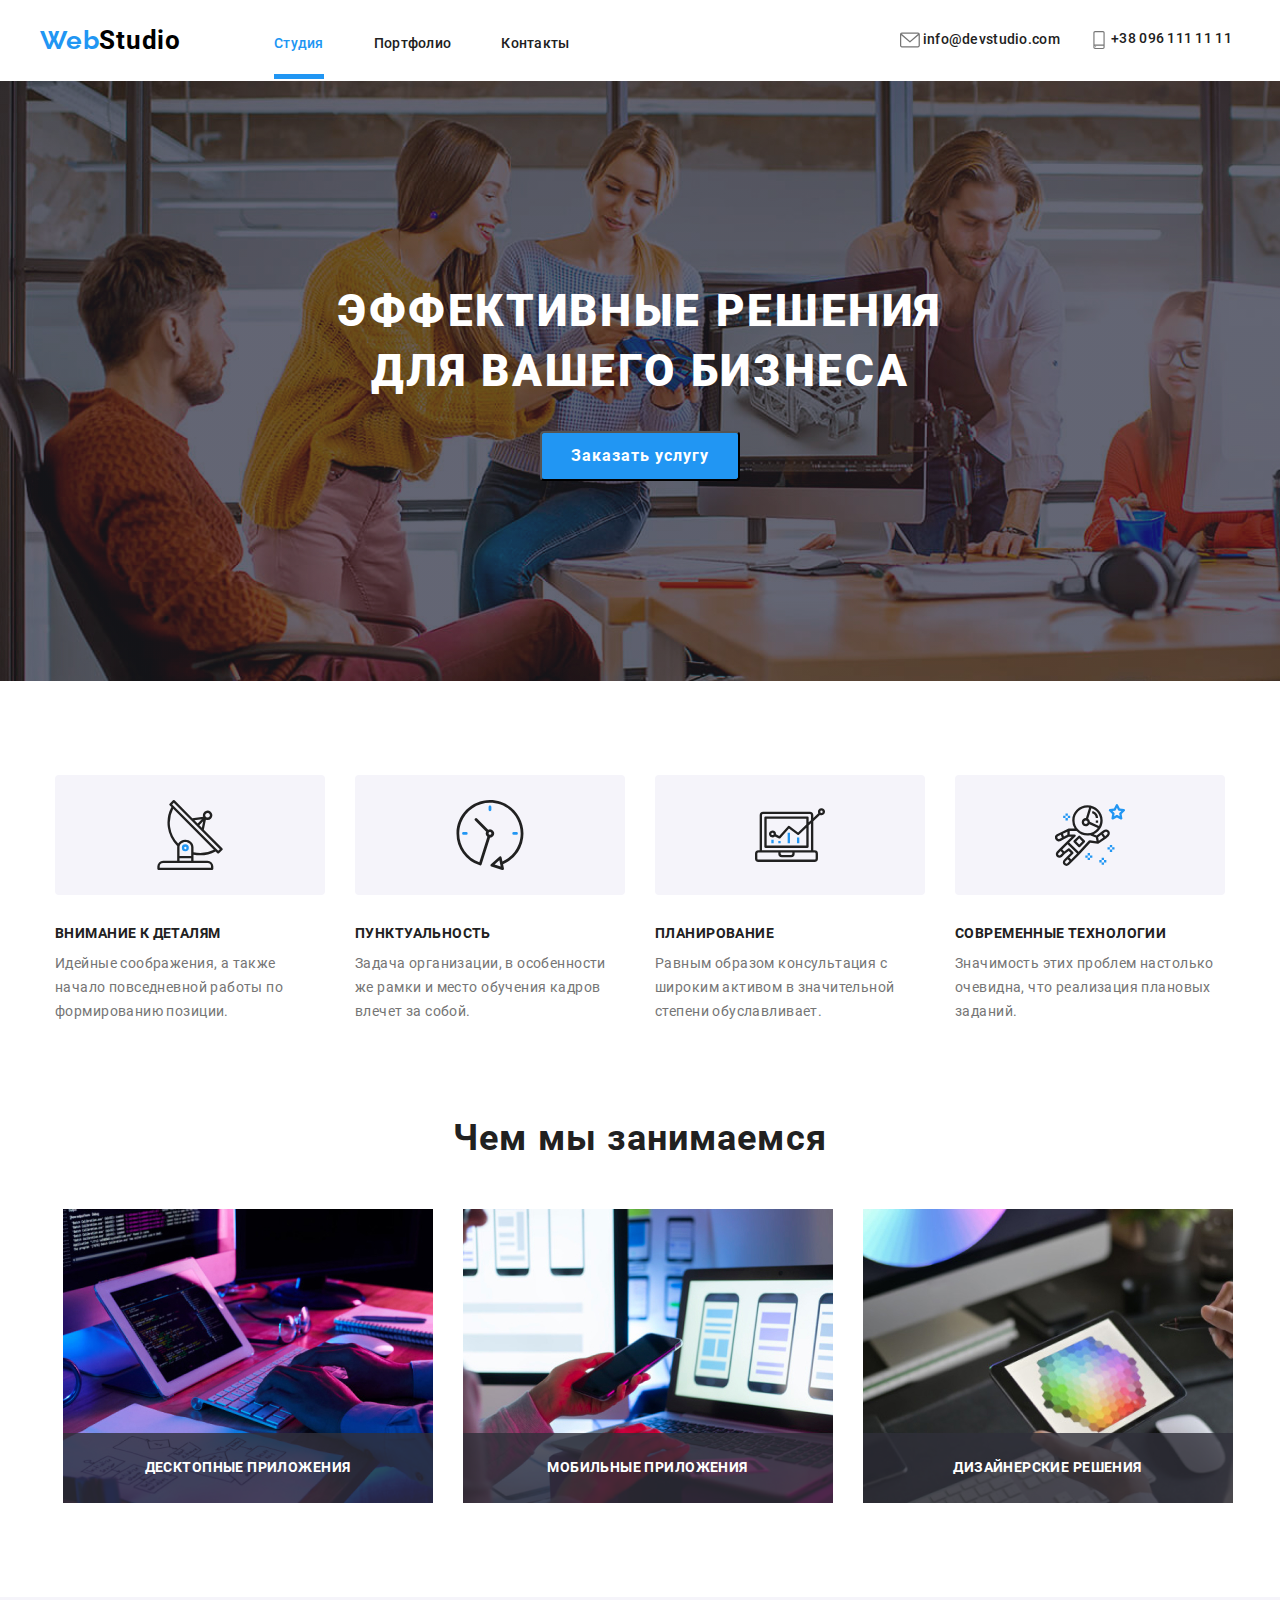
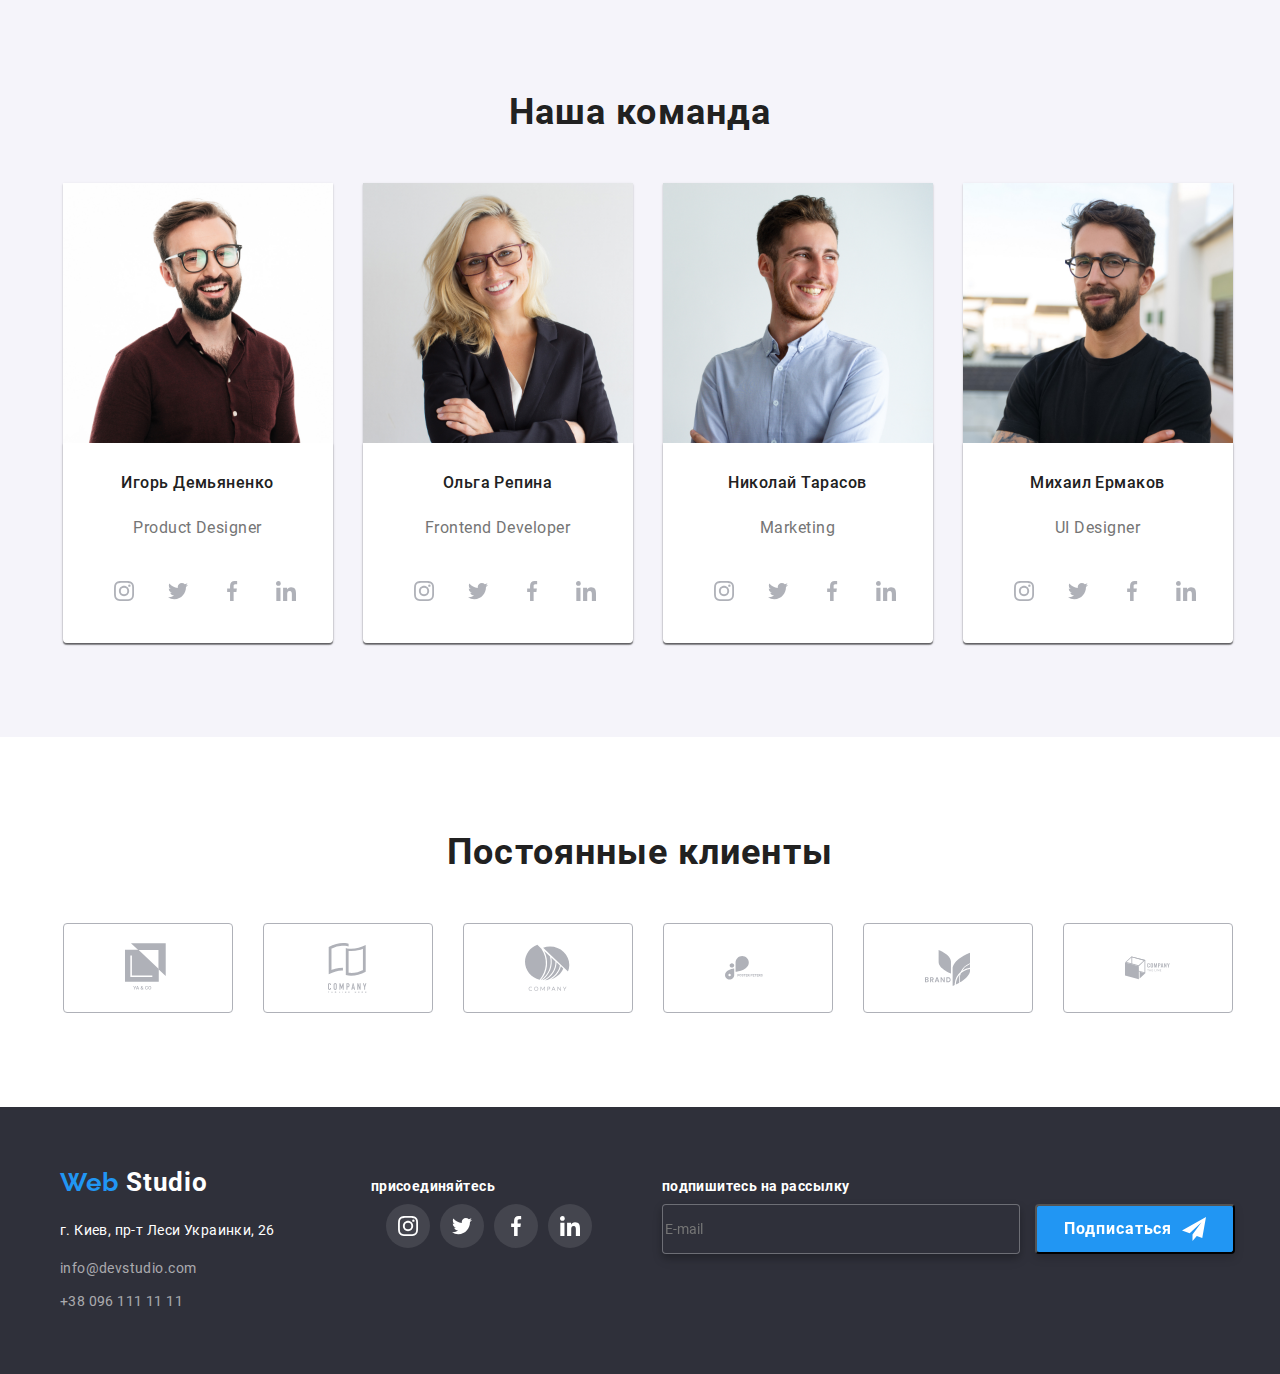
==== commit d6c3742d: "fix bug" ====
--- a/index.html
+++ b/index.html
@@ -304,7 +304,7 @@
         </section>
         <section class="conteiner conteiner-com">
             <h2 class="sec-two">Постоянные клиенты</h2>
-            <ul class="clients flexbox icons"> 
+            <ul class="clients flexbox icons icon-block"> 
                 <li>                    
                     <a href="#!" class="client client-h">
                         <svg width=45 height=50>
@@ -417,8 +417,8 @@
     </footer>
     </div>
 
-    <div class="backdrop is-hidden " data-modal>
-        <div class="modal">
+    <div class="backdrop is-hidden modal" data-modal>
+        <!-- <div class="modal"> -->
           <button class="close-button " data-modal-close>
             <img src="./images/close.svg" alt="" width="11" height="11">
           </button>
@@ -467,7 +467,7 @@
                 <button type="submit" class="primary-button">Отправить</button>
             </div>                
           </form>
-        </div>
+        <!-- </div> -->
       </div>
 
     <script src="./js/modal.js"></script>
--- a/css/main.min.css
+++ b/css/main.min.css
@@ -1,2 +1,2 @@
-:root{--main-color:#212121;--secondary-color:#757575;--footer-color:#2F303A;--hover-color:#2196F3;--primary-white-color: #ffffff;--primary-black-color: #000000;--primary-rgba-color:#2F303A}@font-face{font-family:'Roboto';src:url("../fonts/roboto-v20-latin_cyrillic-regular.woff2") format("woff2"),url("../fonts/roboto-v20-latin_cyrillic-regular.woff") format("woff");font-weight:400;font-style:normal}@font-face{font-family:"Roboto";src:url("../fonts/roboto-v20-latin_cyrillic-500.woff2") format("woff2"),url("../fonts/roboto-v20-latin_cyrillic-500.woff") format("woff");font-weight:500;font-style:normal}@font-face{font-family:"Roboto";src:url("../fonts/roboto-v20-latin_cyrillic-700.woff2") format("woff2"),url("../fonts/roboto-v20-latin_cyrillic-700.woff") format("woff");font-weight:700;font-style:normal}@font-face{font-family:"Roboto";src:url("../fonts/roboto-v20-latin_cyrillic-900.woff2") format("woff2"),url("../fonts/roboto-v20-latin_cyrillic-900.woff") format("woff");font-weight:900;font-style:normal}@font-face{font-family:"Raleway";src:url("../fonts/raleway-v17-latin_cyrillic-regular.woff2") format("woff2"),url("../fonts/raleway-v17-latin_cyrillic-regular.woff") format("woff");font-weight:400;font-style:normal}@font-face{font-family:"Raleway";src:url("../fonts/raleway-v17-latin_cyrillic-700.woff2") format("woff2"),url("../fonts/raleway-v17-latin_cyrillic-700.woff") format("woff");font-weight:700;font-style:normal}html{-webkit-box-sizing:border-box;box-sizing:border-box}*,*::before,*::after{-webkit-box-sizing:inherit;box-sizing:inherit}body{font-family:"Roboto",sans-serif;font-size:14px;line-height:1.71;letter-spacing:0.03em;color:#757575;margin:0}.conteiner{position:relative;padding-left:15px;padding-right:15px;margin-left:auto;margin-right:auto}@media screen and (min-width: 480px){.conteiner{width:450px}}@media screen and (min-width: 768px){.conteiner{width:768px}}@media screen and (min-width: 1200px){.conteiner{width:1230px}}li{padding:0px;margin:0px;list-style-type:none}a{text-decoration:none}ul{-webkit-padding-start:0px;padding-inline-start:0px}.backgrd-color{border-bottom:1px solid #ECECEC}.title-logo{font-weight:bold;font-size:26px;line-height:1.19;letter-spacing:0.03em;color:#000;text-decoration:none;margin-left:0px}.logo{font-family:'Raleway',sans-serif;font-weight:bold;font-size:26px;line-height:1.19;letter-spacing:0.03em;color:#2196F3}.selected{border-bottom:5px solid #2196F3;color:#2196F3}.nav-adresscontainer{font-family:'Roboto',sans-serif;font-style:normal;font-weight:500;font-size:14px;line-height:16px;letter-spacing:0.02em;margin-top:8px;margin-bottom:8px}.nav-adresscontainer a{color:#757575}.nav-adressitem:focus,.nav-adressitem:hover,.nav-adresscontainer a:hover,.nav-adresscontainer a:focus{color:#2196F3;fill:#2196F3}@media screen and (min-width: 480px) and (max-width: 767px){.conteiner{display:-webkit-box;display:-ms-flexbox;display:flex}.conteiner .conteiner-bottom{margin-left:auto;margin-top:16px;margin-bottom:16px}.conteiner .conteiner-logo{margin-top:auto;margin-bottom:auto}.conteiner .conteiner-bottom:focus .icon-menu,.conteiner .conteiner-bottom:hover .icon-menu{fill:#2196F3}.conteiner .nav-mainitem .menu-button .icon-close{display:none}.conteiner .menu-button.is-open .icon-close{display:block;fill:#000}.conteiner .menu-button.is-open .icon-menu{display:none}.conteiner .nav-maincontainer{display:none;position:absolute;top:100%;left:0;width:100%;-webkit-box-shadow:0px 4px 8px rgba(0,0,0,0.04),0px 2px 4px rgba(0,0,0,0.08),0px 1px 3px rgba(0,0,0,0.16);box-shadow:0px 4px 8px rgba(0,0,0,0.04),0px 2px 4px rgba(0,0,0,0.08),0px 1px 3px rgba(0,0,0,0.16);background-color:#fff;z-index:2}.conteiner .is-open{display:block}.conteiner .nav-maimmenu{margin-top:0;margin-bottom:0;padding-left:0;text-align:center}.conteiner .nav-mainitem{display:inline-block;text-decoration:none;margin-top:52px;font-family:'Roboto',sans-serif;font-style:normal;font-weight:500;font-size:1.167;line-height:21px;letter-spacing:0.02em;color:#212121}.conteiner .nav-adresscontainer{padding-left:0px;margin-top:60px;margin-bottom:60px;text-align:center;text-decoration:none;font-family:'Roboto',sans-serif;font-style:normal;font-weight:500;font-size:18px;line-height:21px;letter-spacing:0.02em}.conteiner .nav-mainitem:focus,.conteiner .nav-mainitem:hover{color:#2196F3}.conteiner .nav-adresscontainer li:last-child{padding-top:16px}.conteiner .menu-button .icon-close{display:none}.conteiner .menu-button.is-open .icon-close{display:block}.conteiner .menu-button.is-open .icon-menu{display:none}.conteiner .selected{color:#2196F3}}@media screen and (min-width: 768px) and (max-width: 1199px){.conteiner{display:-webkit-box;display:-ms-flexbox;display:flex;-webkit-box-pack:center;-ms-flex-pack:center;justify-content:center}.conteiner .conteiner-logo{margin-top:auto;margin-bottom:auto;margin-right:88px}.conteiner .conteiner-bottom{display:none}.conteiner .nav-maincontainer{display:-webkit-inline-box;display:-ms-inline-flexbox;display:inline-flex;position:static}.conteiner .nav-maimmenu{display:-webkit-box;display:-ms-flexbox;display:flex;padding-left:0px;font-family:'Roboto',sans-serif;font-style:normal;font-weight:500;font-size:14px;line-height:16px;letter-spacing:0.02em;margin-right:84px}.conteiner .nav-adresscontainer{width:-webkit-fit-content;width:-moz-fit-content;width:fit-content;margin-right:0;margin-left:auto;margin-top:auto;margin-bottom:auto}.conteiner .nav-mainitem{margin-top:0px;padding-top:0px;padding-bottom:13px;font-family:'Roboto',sans-serif;font-style:normal;font-weight:500;font-size:14px;line-height:16px;letter-spacing:0.02em;color:#212121}.conteiner .nav-mainitem:focus,.conteiner .nav-mainitem:hover{color:#2196F3}.conteiner .nav-adressitem{font-family:'Roboto',sans-serif;font-style:normal;font-weight:500;font-size:12px;line-height:14px;letter-spacing:0.02em;color:#757575}.conteiner .svgnav-item{height:14px;width:14px}.conteiner .conteiner-logo{margin-right:88px}.conteiner .nav-maimmenu li:not(:last-child){margin-right:50px}.conteiner .selected{color:#2196F3}}@media screen and (min-width: 1200px){.conteiner{display:-webkit-box;display:-ms-flexbox;display:flex}.conteiner .logo-height{height:80px}.conteiner .selected{padding-bottom:15px}.conteiner .conteiner-logo{margin-top:auto;margin-bottom:auto;margin-right:93px}.conteiner .conteiner-bottom{display:none}.conteiner .nav-maincontainer{display:-webkit-box;display:-ms-flexbox;display:flex}.conteiner .nav-maimmenu{display:-webkit-box;display:-ms-flexbox;display:flex;margin-top:auto;margin-bottom:auto}.conteiner .nav-maimmenu{padding-bottom:25px;padding-top:32px;margin-right:300px}.conteiner .nav-mainitem{padding-bottom:23px;padding-top:28px;font-family:'Roboto',sans-serif;font-style:normal;font-weight:500;font-size:14px;line-height:16px;letter-spacing:0.02em;color:#212121}.conteiner .nav-adresscontainer{display:-webkit-box;display:-ms-flexbox;display:flex;margin-top:auto;margin-bottom:auto;padding-left:0px;margin-left:0px;margin-right:auto}.conteiner .nav-adresscontainer li:last-child{padding-top:0px;margin-left:30px}.conteiner .nav-adressitem{text-decoration:none;font-weight:500;font-size:14px;line-height:16px;letter-spacing:0.02em;color:#212121;padding-top:32px;padding-bottom:32px;fill:#757575}.conteiner .nav-mainitem:focus,.conteiner .nav-mainitem:hover{color:#2196F3}.conteiner .nav-maimmenu li:not(:last-child){margin-right:50px}.conteiner .selected{color:#2196F3}}.hero{background-image:-webkit-gradient(linear, left top, right top, from(rgba(47,48,58,0.4)), to(rgba(47,48,58,0.4))),url(../images/ImgHeaderMobil.jpg);background-image:linear-gradient(to right, rgba(47,48,58,0.4), rgba(47,48,58,0.4)),url(../images/ImgHeaderMobil.jpg);background-size:cover;background-repeat:no-repeat;text-align:center;margin-left:auto;margin-right:auto}@media screen and (min-width: 480px){.hero{z-index:1}.hero .conteiner{height:400px}.hero h1{font-family:"Roboto",sans-serif;font-style:normal;font-weight:900;font-size:26px;line-height:42px;text-align:center;letter-spacing:0.06em;text-transform:uppercase;color:#fff;margin-bottom:30px;margin-top:0px;margin-bottom:0px;-webkit-box-pack:center;-ms-flex-pack:center;justify-content:center;padding-bottom:30px}.hero .main-div{display:-webkit-box;display:-ms-flexbox;display:flex;margin-left:auto;margin-right:auto;-webkit-box-align:center;-ms-flex-align:center;align-items:center;-webkit-box-orient:vertical;-webkit-box-direction:normal;-ms-flex-direction:column;flex-direction:column;padding-top:118px}.hero .primary-button{display:-webkit-inline-box;display:-ms-inline-flexbox;display:inline-flex;width:200px;border-radius:4px;-webkit-box-pack:center;-ms-flex-pack:center;justify-content:center;-webkit-box-align:center;-ms-flex-align:center;align-items:center;height:50px;text-align:center;font-weight:bold;font-size:16px;line-height:1.875;letter-spacing:0.06em;color:#fff;background-color:#2196F3}}@media screen and (min-width: 768px){.hero{background-image:-webkit-gradient(linear, left top, right top, from(rgba(47,48,58,0.4)), to(rgba(47,48,58,0.4))),url(../images/ImgHeaderTabl.jpg);background-image:linear-gradient(to right, rgba(47,48,58,0.4), rgba(47,48,58,0.4)),url(../images/ImgHeaderTabl.jpg)}.hero .conteiner{height:400px}}@media screen and (min-width: 1200px){.hero{background-image:-webkit-gradient(linear, left top, right top, from(rgba(47,48,58,0.4)), to(rgba(47,48,58,0.4))),url(../images/Img.jpg);background-image:linear-gradient(to right, rgba(47,48,58,0.4), rgba(47,48,58,0.4)),url(../images/Img.jpg)}.hero .conteiner{height:600px}.hero h1{font-family:"Roboto",sans-serif;font-weight:900;font-size:44px;line-height:60px;letter-spacing:0.06em;text-transform:uppercase;color:#fff;margin-bottom:30px;margin-top:0px;margin-bottom:0px;-webkit-box-pack:center;-ms-flex-pack:center;justify-content:center}.hero .main-div{display:-webkit-box;display:-ms-flexbox;display:flex;margin-left:auto;margin-right:auto;-webkit-box-align:center;-ms-flex-align:center;align-items:center;-webkit-box-orient:vertical;-webkit-box-direction:normal;-ms-flex-direction:column;flex-direction:column;padding-top:200px}.hero .primary-button{display:-webkit-inline-box;display:-ms-inline-flexbox;display:inline-flex;width:200px;border-radius:4px;-webkit-box-pack:center;-ms-flex-pack:center;justify-content:center;-webkit-box-align:center;-ms-flex-align:center;align-items:center;height:50px;text-align:center;font-weight:bold;font-size:16px;line-height:1.875;letter-spacing:0.06em;color:#fff;background-color:#2196F3}}.title-hid{display:none}.skills-title{font-weight:bold;letter-spacing:0.03em;text-transform:uppercase;color:#212121;text-align:center;margin-left:auto;margin-right:auto;margin-top:30px;margin-bottom:10px;font-size:14px;line-height:16px}.skills>p{font-size:14px;line-height:24px;letter-spacing:0.03em;color:#757575}.box-conteiner{background-color:#F5F4FA;border-radius:4px;min-height:120px}@media screen and (min-width: 480px) and (max-width: 767px){.conteiner{padding-left:0px;padding-right:0px}.flexbox{padding-left:0px;margin-top:0px;margin-bottom:0px}.box-conteiner{display:-webkit-box;display:-ms-flexbox;display:flex;-webkit-box-align:center;-ms-flex-align:center;align-items:center;-webkit-box-pack:center;-ms-flex-pack:center;justify-content:center}.box-item svg{display:block}.skills-conteiner{margin-top:60px}.skills-title{margin-top:30px;margin-bottom:10px}.skills:not(:last-child){margin-bottom:30px}}@media screen and (min-width: 768px) and (max-width: 1199px){.flexbox{display:-webkit-box;display:-ms-flexbox;display:flex;margin-top:0px;margin-bottom:0px;padding:0px;-ms-flex-wrap:wrap;flex-wrap:wrap}.box-conteiner{display:-webkit-box;display:-ms-flexbox;display:flex;-webkit-box-align:center;-ms-flex-align:center;align-items:center;-webkit-box-pack:center;-ms-flex-pack:center;justify-content:center}.box-item svg{display:block}.skills{margin-left:0px;width:354px}.skill-flex{padding-top:60px}.skills:not(:nth-child(2n)){margin-right:30px}.skills-conteiner{margin-bottom:60px}}@media screen and (min-width: 1200px){.flexbox{display:-webkit-box;display:-ms-flexbox;display:flex;margin-top:0px;margin-bottom:0px;padding:0px}.skills-conteiner{margin-top:94px}.title-hid{display:none;margin:0px;padding:0px}.skills{width:270px}.skills:not(:last-child){margin-right:30px}.skills-title{font-weight:bold;font-size:14px;line-height:16px;letter-spacing:0.03em;text-transform:uppercase;color:#212121;text-align:center;margin-left:auto;margin-right:auto}.skills>img{margin-bottom:30px}.skills>h3{margin-top:30px;margin-bottom:10px;text-align:left}.skills>p{margin-top:0px;margin-bottom:0px}.skills-title>p{font-size:14px;line-height:24px;letter-spacing:0.03em;color:#757575}.box-conteiner{background-color:#F5F4FA;border-radius:4px;min-height:120px;width:270px}.box-item{display:-webkit-box;display:-ms-flexbox;display:flex;-webkit-box-align:center;-ms-flex-align:center;align-items:center;-webkit-box-pack:center;-ms-flex-pack:center;justify-content:center;padding:25px 100px}.box-item svg{display:block}}.myComand{background:#F5F4FA}.sec-two{font-family:'Roboto',sans-serif;font-style:normal;font-weight:bold;font-size:28px;line-height:33px;text-align:center;letter-spacing:0.03em;color:#212121;padding-top:60px;margin-bottom:30px;margin-left:auto;margin-right:auto}.pic-mar{-webkit-box-shadow:0px 1px 3px rgba(0,0,0,0.12),0px 1px 1px rgba(0,0,0,0.14),0px 2px 1px rgba(0,0,0,0.2);box-shadow:0px 1px 3px rgba(0,0,0,0.12),0px 1px 1px rgba(0,0,0,0.14),0px 2px 1px rgba(0,0,0,0.2);border-radius:0px 0px 4px 4px}.svg-items{display:-webkit-inline-box;display:-ms-inline-flexbox;display:inline-flex;-webkit-box-pack:center;-ms-flex-pack:center;justify-content:center;-webkit-box-align:center;-ms-flex-align:center;align-items:center;width:44px;height:44px;fill:#afb1b8;background-color:white;border-radius:50%}.nav-team{font-family:'Roboto',sans-serif;font-style:normal;font-weight:500;font-size:16px;line-height:19px;text-align:center;letter-spacing:0.03em;color:#212121}.box-shadow h3{font-family:'Roboto',sans-serif;font-style:normal;font-weight:normal;font-size:16px;line-height:19px;text-align:center;letter-spacing:0.03em;color:#757575}.flexbox{display:-webkit-box;display:-ms-flexbox;display:flex;-ms-flex-wrap:wrap;flex-wrap:wrap;-webkit-box-pack:center;-ms-flex-pack:center;justify-content:center}.a-conteiner:hover .svg-items,.a-conteiner:focus .svg-items{fill:white;background-color:#2196F3}.icon{padding-bottom:24px}.icon li:not(:last-child){margin-right:10px}.pic-two{padding-bottom:60px}@media screen and (min-width: 480px) and (max-width: 767px){.pic-mar{margin-top:20px}.pic-mar img{width:450px;height:460px}.conteiner-com{display:block}.flexbox{-ms-flex-wrap:wrap;flex-wrap:wrap;-webkit-box-pack:center;-ms-flex-pack:center;justify-content:center}}@media screen and (min-width: 768px) and (max-width: 1199px){.conteiner-com{display:block}.sec-two{margin-bottom:0px}.pic-mar{margin-top:30px;width:354px}.pic-mar img{width:354px;height:374px}.pic-mar:nth-child(2n){margin-left:30px}}@media screen and (min-width: 1200px){.myComand{background:#F5F4FA}.pic-two{padding-bottom:94px}.sec-two{font-weight:bold;font-size:36px;line-height:42px;text-align:center;letter-spacing:0.03em;color:#212121;margin-top:0px;margin-bottom:50px;padding-top:94px}.pic-mar:not(:last-child){margin-right:30px}.pic-mar>img{display:block}.box-shadow{background:#FFFFFF;-webkit-box-shadow:0px 1px 3px rgba(0,0,0,0.12),0px 1px 1px rgba(0,0,0,0.14),0px 2px 1px rgba(0,0,0,0.2);box-shadow:0px 1px 3px rgba(0,0,0,0.12),0px 1px 1px rgba(0,0,0,0.14),0px 2px 1px rgba(0,0,0,0.2);border-radius:0px 0px 4px 4px}.nav-team{font-family:'Roboto',sans-serif;font-style:normal;font-weight:500;font-size:16px;line-height:1.19;text-align:center;letter-spacing:0.03em;color:#212121;margin-top:0px;padding-bottom:10px;padding-top:30px}.nav-team>h3{font-family:'Roboto',sans-serif;font-style:normal;font-weight:normal;font-size:16px;line-height:19px;letter-spacing:0.03em;color:#757575}.icon{display:-webkit-box;display:-ms-flexbox;display:flex;-webkit-box-pack:center;-ms-flex-pack:center;justify-content:center;padding-bottom:30px}.icon li:not(:last-child){margin-right:10px}.svg-items{display:-webkit-inline-box;display:-ms-inline-flexbox;display:inline-flex;-webkit-box-pack:center;-ms-flex-pack:center;justify-content:center;-webkit-box-align:center;-ms-flex-align:center;align-items:center;width:44px;height:44px;fill:#afb1b8;background-color:white;border-radius:50%}.a-conteiner:hover .svg-items,.a-conteiner:focus .svg-items{fill:white;background-color:#2196F3}div h3{font-family:'Roboto',sans-serif;font-style:normal;font-weight:normal;font-size:16px;line-height:1.19px;text-align:center;letter-spacing:0.03em;color:#757575;padding-bottom:16px}}@media screen and (min-width: 480px) and (max-width: 1199px){.pic-hid{display:none}}@media screen and (min-width: 1200px){.pic{padding-bottom:94px}.pic-item{display:block}.pic-img-item:not(:last-child){margin-right:30px}.conteiner-com{display:block}.sec-two{font-weight:bold;font-size:36px;line-height:42px;text-align:center;letter-spacing:0.03em;color:#212121;margin-top:0px;margin-bottom:50px;padding-top:94px}.conteiner-img{position:relative}.conteiner-img-h{position:absolute;width:370px;bottom:0;left:50%;-webkit-transform:translatex(-50%);transform:translatex(-50%);padding-top:27px;padding-bottom:27px;margin-top:0;margin-bottom:0;background:rgba(47,48,58,0.8);text-align:center;font-family:'Roboto',sans-serif;font-style:normal;font-weight:bold;font-size:14px;line-height:1.14;letter-spacing:0.03em;text-transform:uppercase;color:#fff}}.icons{padding-bottom:94px}.client{display:-webkit-box;display:-ms-flexbox;display:flex;height:90px;-webkit-box-align:center;-ms-flex-align:center;align-items:center;-webkit-box-pack:center;-ms-flex-pack:center;justify-content:center;fill:#afb1b8;border:1px solid #afb1b8;border-radius:4px;fill:#afb1b8}.client:hover,.client:focus{fill:#2196F3;border:1px solid #2196F3}@media screen and (min-width: 480px) and (max-width: 767px){.icons{padding-bottom:30px}.sec-two{margin-top:0px}.client{width:210px;-ms-flex-wrap:wrap;flex-wrap:wrap}.icons>li:nth-child(2n){margin-left:30px}.icons>li:nth-child(-n+6){margin-bottom:30px}}@media screen and (min-width: 768px) and (max-width: 1199px){.icons li:not(:nth-child(3n)){margin-right:30px}.client{width:226px;margin-top:30px}.icons{padding-bottom:60px}}@media screen and (min-width: 1200px){.client{width:170px;height:90px}.icons li:not(:last-child){margin-right:30px}}.logo-title{font-weight:bold;font-size:26px;line-height:1.19;letter-spacing:0.03em;color:#000;text-decoration:none;margin-left:0px;margin-right:93px}.logo{font-family:'Raleway',sans-serif;font-weight:bold;font-size:26px;line-height:1.19;letter-spacing:0.03em;color:#2196F3}.logo-color{color:#fff}.footer-color{background:#2F303A}.content{padding-top:60px;padding-bottom:60px}.ul-pad a{font-family:'Roboto',sans-serif;font-style:normal;font-weight:normal;font-size:14px;line-height:1.71;letter-spacing:0.03em;color:rgba(255,255,255,0.6);text-decoration:none}.ul-pad{padding-left:0;margin-top:0px;margin-bottom:0px}.content p{font-family:'Roboto',sans-serif;font-style:normal;font-weight:normal;font-size:14px;line-height:1.71;letter-spacing:0.03em;color:#fff;margin-top:20px}.content li{margin-top:9px}.content-item{padding-left:70px;padding-top:60px}.footer-h2{font-family:'Roboto',sans-serif;font-style:bold;font-size:14px;line-height:1.14;line-height:100%;text-align:left;vertical-align:top;letter-spacing:3%;color:#FFFFFF}.svg-items-color{fill:white;background-color:rgba(255,255,255,0.1)}.footer-form{-webkit-box-sizing:border-box;box-sizing:border-box;-webkit-filter:drop-shadow(0px 4px 4px rgba(0,0,0,0.15));filter:drop-shadow(0px 4px 4px rgba(0,0,0,0.15));border-radius:4px;line-height:1.25;letter-spacing:0.03em}.footer-input{margin-right:12px;width:358px;height:50px;background-color:#2F303A;border:1px solid rgba(255,255,255,0.3);-webkit-box-sizing:border-box;box-sizing:border-box;-webkit-filter:drop-shadow(0px 4px 4px rgba(0,0,0,0.15));filter:drop-shadow(0px 4px 4px rgba(0,0,0,0.15));border-radius:4px}.send-sms::after{content:'';display:-webkit-inline-box;display:-ms-inline-flexbox;display:inline-flex;width:24px;height:24px;margin-left:10px;background-image:url("../images/send.svg");background-size:contain}.primary-button{display:-webkit-inline-box;display:-ms-inline-flexbox;display:inline-flex;width:200px;border-radius:4px;-webkit-box-pack:center;-ms-flex-pack:center;justify-content:center;-webkit-box-align:center;-ms-flex-align:center;align-items:center;height:50px;text-align:center;font-weight:bold;font-size:16px;line-height:1.875;letter-spacing:0.06em;color:#fff;background-color:#2196F3;margin-top:20px;margin-bottom:60px}@media screen and (min-width: 480px) and (max-width: 767px){.footer-cont{-webkit-box-orient:vertical;-webkit-box-direction:normal;-ms-flex-direction:column;flex-direction:column}.content,.content-item{text-align:center}.content-item{padding-left:0px;padding-top:0px}.logo-title{margin-right:0px}.footer-h2{font-family:'Roboto',sans-serif;font-style:normal;font-weight:bold;font-size:14px;line-height:16px;text-align:center;letter-spacing:0.03em;text-transform:uppercase}.footer-input{width:100%}.footer-h2{margin-bottom:20px}}@media screen and (min-width: 768px) and (max-width: 1199px){.footer-cont{display:-webkit-box;display:-ms-flexbox;display:flex}.content,.content-item{text-align:center}.content-item{padding-left:0px;padding-top:0px}.logo-title{margin-right:0px}.footer-h2{font-family:'Roboto',sans-serif;font-style:normal;font-weight:bold;font-size:14px;line-height:16px;text-align:center;letter-spacing:0.03em;text-transform:uppercase}.footer-input{width:100%}.footer-h2{margin-bottom:20px}.primary-button{display:-webkit-inline-box;display:-ms-inline-flexbox;display:inline-flex;width:200px;border-radius:4px;-webkit-box-pack:center;-ms-flex-pack:center;justify-content:center;-webkit-box-align:center;-ms-flex-align:center;align-items:center;height:50px;text-align:center;font-weight:bold;font-size:16px;line-height:1.875;letter-spacing:0.06em;color:#fff;background-color:#2196F3;margin-top:20px;margin-bottom:60px}.fot-cont{padding-top:60px;margin-left:165px}}@media screen and (min-width: 1200px){.primary-button{margin-top:0px;margin-bottom:0px}}.backdrop{position:fixed;top:0;left:0;width:100%;height:100%;background-color:rgba(0,0,0,0.2)}.backdrop.is-hidden{opacity:0;pointer-events:none}.modal{position:absolute;top:50%;left:50%;margin-left:auto;margin-right:auto;padding:40px 40px;-webkit-transform:translate(-50%, -50%);transform:translate(-50%, -50%);width:528px;height:620px;background-color:#FFFFFF;z-index:3}.close-button{position:absolute;top:8px;right:8px;display:-webkit-box;display:-ms-flexbox;display:flex;-webkit-box-align:center;-ms-flex-align:center;align-items:center;-webkit-box-pack:center;-ms-flex-pack:center;justify-content:center;width:30px;height:30px;border:1px solid rgba(0,0,0,0.1);border-radius:50%;background:#FFFFFF}.form-field{position:relative;display:-webkit-box;display:-ms-flexbox;display:flex;-webkit-box-orient:vertical;-webkit-box-direction:normal;-ms-flex-direction:column;flex-direction:column;width:100%;margin-bottom:10px}.form-label{margin-bottom:4px}.input-box.comment{height:120px;margin-bottom:20px;resize:none;padding:16px;letter-spacing:0.01em;color:rgba(33,33,33,0.2)}.input-box:focus{outline-color:#2196F3}.input-box:focus ~ .form-icon{fill:#2196F3}.input-box{padding:11px;padding-left:40px;border:1px solid rgba(33,33,33,0.2);border-radius:4px;line-height:1.16;color:#757575;-webkit-transition:outline-color 250ms cubic-bezier(0.4, 0, 0.2, 1);transition:outline-color 250ms cubic-bezier(0.4, 0, 0.2, 1)}.form-icon{position:absolute;display:inline-block;top:50%;left:12px;-webkit-transition:fill 250ms cubic-bezier(0.4, 0, 0.2, 1);transition:fill 250ms cubic-bezier(0.4, 0, 0.2, 1)}.form-button-view{display:-webkit-box;display:-ms-flexbox;display:flex;-webkit-box-pack:center;-ms-flex-pack:center;justify-content:center}.form-button-view::-webkit-input-placeholder{color:rgba(255,255,255,0.6);padding-left:10px}.form-button-view:-ms-input-placeholder{color:rgba(255,255,255,0.6);padding-left:10px}.form-button-view::-ms-input-placeholder{color:rgba(255,255,255,0.6);padding-left:10px}.form-button-view::placeholder{color:rgba(255,255,255,0.6);padding-left:10px}.input-box.comment{height:120px;margin-bottom:20px;resize:none;padding:16px;letter-spacing:0.01em;color:#757575}.form-check{margin-top:20px;margin-bottom:30px;font-size:14px}.label-check{display:-webkit-box;display:-ms-flexbox;display:flex;-webkit-box-align:center;-ms-flex-align:center;align-items:center;-webkit-box-pack:space-evenly;-ms-flex-pack:space-evenly;justify-content:space-evenly}.checkbox{width:16px;height:15px;border-radius:2px;margin-right:7px;border:1px solid #212121}.checkbox:checked+.icon-form{border:none;background-size:contain}.icon-form{display:inline-block;width:16px;height:15px;border:2px solid #2a2a2a;border-radius:4px;background-image:url(../images/iconcheck.svg);display:inline-block;position:absolute;left:9%;width:16px;height:15px;border:2px solid #2a2a2a;border-radius:4px}@media screen and (min-width: 480px) and (max-width: 767px){.modal{width:450px;height:609px}.close-button{top:34px;right:17px}.form-check{font-size:12px;line-height:14px}}@media screen and (min-width: 768px) and (max-width: 1199px){.close-button{top:34px;right:17px}}
+:root{--main-color:#212121;--secondary-color:#757575;--footer-color:#2F303A;--hover-color:#2196F3;--primary-white-color: #ffffff;--primary-black-color: #000000;--primary-rgba-color:#2F303A}@font-face{font-family:'Roboto';src:url("../fonts/roboto-v20-latin_cyrillic-regular.woff2") format("woff2"),url("../fonts/roboto-v20-latin_cyrillic-regular.woff") format("woff");font-weight:400;font-style:normal}@font-face{font-family:"Roboto";src:url("../fonts/roboto-v20-latin_cyrillic-500.woff2") format("woff2"),url("../fonts/roboto-v20-latin_cyrillic-500.woff") format("woff");font-weight:500;font-style:normal}@font-face{font-family:"Roboto";src:url("../fonts/roboto-v20-latin_cyrillic-700.woff2") format("woff2"),url("../fonts/roboto-v20-latin_cyrillic-700.woff") format("woff");font-weight:700;font-style:normal}@font-face{font-family:"Roboto";src:url("../fonts/roboto-v20-latin_cyrillic-900.woff2") format("woff2"),url("../fonts/roboto-v20-latin_cyrillic-900.woff") format("woff");font-weight:900;font-style:normal}@font-face{font-family:"Raleway";src:url("../fonts/raleway-v17-latin_cyrillic-regular.woff2") format("woff2"),url("../fonts/raleway-v17-latin_cyrillic-regular.woff") format("woff");font-weight:400;font-style:normal}@font-face{font-family:"Raleway";src:url("../fonts/raleway-v17-latin_cyrillic-700.woff2") format("woff2"),url("../fonts/raleway-v17-latin_cyrillic-700.woff") format("woff");font-weight:700;font-style:normal}html{-webkit-box-sizing:border-box;box-sizing:border-box}*,*::before,*::after{-webkit-box-sizing:inherit;box-sizing:inherit}body{font-family:"Roboto",sans-serif;font-size:14px;line-height:1.71;letter-spacing:0.03em;color:#757575;margin:0}.conteiner{position:relative;padding-left:15px;padding-right:15px;margin-left:auto;margin-right:auto}@media screen and (min-width: 480px) and (max-width: 767px){.conteiner{max-width:767px}}@media screen and (min-width: 768px){.conteiner{width:768px}}@media screen and (min-width: 1200px){.conteiner{width:1230px}}li{padding:0px;margin:0px;list-style-type:none}a{text-decoration:none}ul{-webkit-padding-start:0px;padding-inline-start:0px}.backgrd-color{border-bottom:1px solid #ECECEC}.svgnav-item{vertical-align:middle}.title-logo{font-weight:bold;font-size:26px;line-height:1.19;letter-spacing:0.03em;color:#000;text-decoration:none;margin-left:0px}.logo{font-family:'Raleway',sans-serif;font-weight:bold;font-size:26px;line-height:1.19;letter-spacing:0.03em;color:#2196F3}.selected{border-bottom:5px solid #2196F3;color:#2196F3}.nav-adresscontainer{font-family:'Roboto',sans-serif;font-style:normal;font-weight:500;font-size:14px;line-height:16px;letter-spacing:0.02em;margin-top:8px;margin-bottom:8px}.nav-adresscontainer a{color:#757575}.nav-adressitem:focus,.nav-adressitem:hover,.nav-adresscontainer a:hover,.nav-adresscontainer a:focus{color:#2196F3;fill:#2196F3}@media screen and (min-width: 480px) and (max-width: 767px){.conteiner{display:-webkit-box;display:-ms-flexbox;display:flex}.conteiner .conteiner-bottom{margin-left:auto;margin-top:16px;margin-bottom:16px;margin-right:15px}.conteiner .conteiner-logo{margin-top:auto;margin-bottom:auto;margin-left:15px}.conteiner .conteiner-bottom:focus .icon-menu,.conteiner .conteiner-bottom:hover .icon-menu{fill:#2196F3}.conteiner .nav-mainitem .menu-button .icon-close{display:none}.conteiner .menu-button.is-open .icon-close{display:block;fill:#000}.conteiner .menu-button.is-open .icon-menu{display:none}.conteiner .nav-maincontainer{display:none;position:absolute;top:100%;left:0;width:100%;-webkit-box-shadow:0px 4px 8px rgba(0,0,0,0.04),0px 2px 4px rgba(0,0,0,0.08),0px 1px 3px rgba(0,0,0,0.16);box-shadow:0px 4px 8px rgba(0,0,0,0.04),0px 2px 4px rgba(0,0,0,0.08),0px 1px 3px rgba(0,0,0,0.16);background-color:#fff;z-index:2}.conteiner .is-open{display:block}.conteiner .nav-maimmenu{margin-top:0;margin-bottom:0;padding-left:0;text-align:center}.conteiner .nav-mainitem{display:inline-block;text-decoration:none;margin-top:52px;font-family:'Roboto',sans-serif;font-style:normal;font-weight:500;font-size:1.167;line-height:21px;letter-spacing:0.02em;color:#212121}.conteiner .nav-adresscontainer{padding-left:0px;margin-top:60px;margin-bottom:60px;text-align:center;text-decoration:none;font-family:'Roboto',sans-serif;font-style:normal;font-weight:500;font-size:18px;line-height:21px;letter-spacing:0.02em}.conteiner .nav-mainitem:focus,.conteiner .nav-mainitem:hover{color:#2196F3}.conteiner .nav-adresscontainer li:last-child{padding-top:16px}.conteiner .menu-button .icon-close{display:none}.conteiner .menu-button.is-open .icon-close{display:block}.conteiner .menu-button.is-open .icon-menu{display:none}.conteiner .selected{color:#2196F3}}@media screen and (min-width: 768px) and (max-width: 1199px){.conteiner{display:-webkit-box;display:-ms-flexbox;display:flex;-webkit-box-pack:center;-ms-flex-pack:center;justify-content:center}.conteiner .conteiner-logo{margin-top:auto;margin-bottom:auto;margin-right:88px}.conteiner .conteiner-bottom{display:none}.conteiner .nav-maincontainer{display:-webkit-inline-box;display:-ms-inline-flexbox;display:inline-flex;position:static}.conteiner .nav-maimmenu{display:-webkit-box;display:-ms-flexbox;display:flex;padding-left:0px;font-family:'Roboto',sans-serif;font-style:normal;font-weight:500;font-size:14px;line-height:16px;letter-spacing:0.02em;margin-right:84px}.conteiner .nav-adresscontainer{width:-webkit-fit-content;width:-moz-fit-content;width:fit-content;margin-right:0;margin-left:auto;margin-top:auto;margin-bottom:auto}.conteiner .nav-mainitem{margin-top:0px;padding-top:0px;padding-bottom:13px;font-family:'Roboto',sans-serif;font-style:normal;font-weight:500;font-size:14px;line-height:16px;letter-spacing:0.02em;color:#212121}.conteiner .nav-mainitem:focus,.conteiner .nav-mainitem:hover{color:#2196F3}.conteiner .nav-adressitem{font-family:'Roboto',sans-serif;font-style:normal;font-weight:500;font-size:12px;line-height:14px;letter-spacing:0.02em;color:#757575}.conteiner .svgnav-item{height:14px;width:14px}.conteiner .conteiner-logo{margin-right:88px}.conteiner .nav-maimmenu li:not(:last-child){margin-right:50px}.conteiner .selected{color:#2196F3;padding-bottom:9px}}@media screen and (min-width: 1200px){.conteiner{display:-webkit-box;display:-ms-flexbox;display:flex}.conteiner .logo-height{height:80px;margin-left:auto;margin-right:auto}.conteiner .selected{padding-bottom:15px}.conteiner .conteiner-logo{margin-top:auto;margin-bottom:auto;margin-right:93px}.conteiner .conteiner-bottom{display:none}.conteiner .nav-maincontainer{display:-webkit-box;display:-ms-flexbox;display:flex}.conteiner .nav-maimmenu{display:-webkit-box;display:-ms-flexbox;display:flex;margin-top:auto;margin-bottom:auto}.conteiner .nav-maimmenu{padding-bottom:25px;padding-top:32px;margin-right:330px}.conteiner .nav-mainitem{padding-bottom:23px;padding-top:28px;font-family:'Roboto',sans-serif;font-style:normal;font-weight:500;font-size:14px;line-height:16px;letter-spacing:0.02em;color:#212121}.conteiner .nav-adresscontainer{display:-webkit-box;display:-ms-flexbox;display:flex;margin-top:auto;margin-bottom:auto;padding-left:0px;margin-left:0px;margin-right:auto;margin-right:0px}.conteiner .nav-adresscontainer li:last-child{padding-top:0px;margin-left:30px}.conteiner .nav-adressitem{text-decoration:none;font-weight:500;font-size:14px;line-height:16px;letter-spacing:0.02em;color:#212121;padding-top:32px;padding-bottom:32px;fill:#757575}.conteiner .nav-mainitem:focus,.conteiner .nav-mainitem:hover{color:#2196F3}.conteiner .nav-maimmenu li:not(:last-child){margin-right:50px}.conteiner .selected{color:#2196F3}}.hero{background-image:-webkit-gradient(linear, left top, right top, from(rgba(47,48,58,0.4)), to(rgba(47,48,58,0.4))),url(../images/ImgHeaderMobil.jpg);background-image:linear-gradient(to right, rgba(47,48,58,0.4), rgba(47,48,58,0.4)),url(../images/ImgHeaderMobil.jpg);background-size:cover;background-repeat:no-repeat;text-align:center;margin-left:auto;margin-right:auto}@media screen and (min-width: 480px){.hero{z-index:1}.hero .conteiner{height:400px}.hero h1{font-family:"Roboto",sans-serif;font-style:normal;font-weight:900;font-size:26px;line-height:42px;text-align:center;letter-spacing:0.06em;text-transform:uppercase;color:#fff;margin-bottom:30px;margin-top:0px;margin-bottom:0px;-webkit-box-pack:center;-ms-flex-pack:center;justify-content:center;padding-bottom:30px}.hero .main-div{display:-webkit-box;display:-ms-flexbox;display:flex;margin-left:auto;margin-right:auto;-webkit-box-align:center;-ms-flex-align:center;align-items:center;-webkit-box-orient:vertical;-webkit-box-direction:normal;-ms-flex-direction:column;flex-direction:column;padding-top:118px}.hero .primary-button{display:-webkit-inline-box;display:-ms-inline-flexbox;display:inline-flex;width:200px;border-radius:4px;-webkit-box-pack:center;-ms-flex-pack:center;justify-content:center;-webkit-box-align:center;-ms-flex-align:center;align-items:center;height:50px;text-align:center;font-weight:bold;font-size:16px;line-height:1.875;letter-spacing:0.06em;color:#fff;background-color:#2196F3}}@media screen and (min-width: 768px){.hero{background-image:-webkit-gradient(linear, left top, right top, from(rgba(47,48,58,0.4)), to(rgba(47,48,58,0.4))),url(../images/ImgHeaderTabl.jpg);background-image:linear-gradient(to right, rgba(47,48,58,0.4), rgba(47,48,58,0.4)),url(../images/ImgHeaderTabl.jpg)}.hero .conteiner{height:400px}}@media screen and (min-width: 1200px){.hero{background-image:-webkit-gradient(linear, left top, right top, from(rgba(47,48,58,0.4)), to(rgba(47,48,58,0.4))),url(../images/Img.jpg);background-image:linear-gradient(to right, rgba(47,48,58,0.4), rgba(47,48,58,0.4)),url(../images/Img.jpg)}.hero .conteiner{height:600px}.hero h1{font-family:"Roboto",sans-serif;font-weight:900;font-size:44px;line-height:60px;letter-spacing:0.06em;text-transform:uppercase;color:#fff;margin-bottom:30px;margin-top:0px;margin-bottom:0px;-webkit-box-pack:center;-ms-flex-pack:center;justify-content:center}.hero .main-div{display:-webkit-box;display:-ms-flexbox;display:flex;margin-left:auto;margin-right:auto;-webkit-box-align:center;-ms-flex-align:center;align-items:center;-webkit-box-orient:vertical;-webkit-box-direction:normal;-ms-flex-direction:column;flex-direction:column;padding-top:200px}.hero .primary-button{display:-webkit-inline-box;display:-ms-inline-flexbox;display:inline-flex;width:200px;border-radius:4px;-webkit-box-pack:center;-ms-flex-pack:center;justify-content:center;-webkit-box-align:center;-ms-flex-align:center;align-items:center;height:50px;text-align:center;font-weight:bold;font-size:16px;line-height:1.875;letter-spacing:0.06em;color:#fff;background-color:#2196F3}}.title-hid{display:none}.skills-title{font-weight:bold;letter-spacing:0.03em;text-transform:uppercase;color:#212121;text-align:center;margin-left:auto;margin-right:auto;margin-top:30px;margin-bottom:10px;font-size:14px;line-height:16px}.skills>p{font-size:14px;line-height:24px;letter-spacing:0.03em;color:#757575}.box-conteiner{background-color:#F5F4FA;border-radius:4px;min-height:120px}@media screen and (min-width: 480px) and (max-width: 767px){.conteiner{padding-left:15px;padding-right:15px}.flexbox{padding-left:0px;margin-top:0px;margin-bottom:0px}.box-conteiner{display:-webkit-box;display:-ms-flexbox;display:flex;-webkit-box-align:center;-ms-flex-align:center;align-items:center;-webkit-box-pack:center;-ms-flex-pack:center;justify-content:center}.box-item svg{display:block}.skills-conteiner{margin-top:60px}.skills-title{margin-top:30px;margin-bottom:10px}.skills:not(:last-child){margin-bottom:30px}.skills{width:450px}}@media screen and (min-width: 768px) and (max-width: 1199px){.flexbox{display:-webkit-box;display:-ms-flexbox;display:flex;margin-top:0px;margin-bottom:0px;padding:0px;-ms-flex-wrap:wrap;flex-wrap:wrap}.box-conteiner{display:-webkit-box;display:-ms-flexbox;display:flex;-webkit-box-align:center;-ms-flex-align:center;align-items:center;-webkit-box-pack:center;-ms-flex-pack:center;justify-content:center}.box-item svg{display:block}.skills{margin-left:0px;width:354px}.skill-flex{padding-top:60px}.skills:not(:nth-child(2n)){margin-right:30px}.skills-conteiner{margin-bottom:60px}}@media screen and (min-width: 1200px){.flexbox{display:-webkit-box;display:-ms-flexbox;display:flex;margin-top:0px;margin-bottom:0px;padding:0px}.skills-conteiner{margin-top:94px}.title-hid{display:none;margin:0px;padding:0px}.skills{width:270px}.skills:not(:last-child){margin-right:30px}.skills-title{font-weight:bold;font-size:14px;line-height:16px;letter-spacing:0.03em;text-transform:uppercase;color:#212121;text-align:center;margin-left:auto;margin-right:auto}.skills>img{margin-bottom:30px}.skills>h3{margin-top:30px;margin-bottom:10px;text-align:left}.skills>p{margin-top:0px;margin-bottom:0px}.skills-title>p{font-size:14px;line-height:24px;letter-spacing:0.03em;color:#757575}.box-conteiner{background-color:#F5F4FA;border-radius:4px;min-height:120px;width:270px}.box-item{display:-webkit-box;display:-ms-flexbox;display:flex;-webkit-box-align:center;-ms-flex-align:center;align-items:center;-webkit-box-pack:center;-ms-flex-pack:center;justify-content:center;padding:25px 100px}.box-item svg{display:block}}.myComand{background:#F5F4FA}.sec-two{font-family:'Roboto',sans-serif;font-style:normal;font-weight:bold;font-size:28px;line-height:33px;text-align:center;letter-spacing:0.03em;color:#212121;padding-top:60px;margin-bottom:30px;margin-left:auto;margin-right:auto}.pic-mar{-webkit-box-shadow:0px 1px 3px rgba(0,0,0,0.12),0px 1px 1px rgba(0,0,0,0.14),0px 2px 1px rgba(0,0,0,0.2);box-shadow:0px 1px 3px rgba(0,0,0,0.12),0px 1px 1px rgba(0,0,0,0.14),0px 2px 1px rgba(0,0,0,0.2);border-radius:0px 0px 4px 4px}.svg-items{display:-webkit-inline-box;display:-ms-inline-flexbox;display:inline-flex;-webkit-box-pack:center;-ms-flex-pack:center;justify-content:center;-webkit-box-align:center;-ms-flex-align:center;align-items:center;width:44px;height:44px;fill:#afb1b8;background-color:white;border-radius:50%}.nav-team{font-family:'Roboto',sans-serif;font-style:normal;font-weight:500;font-size:16px;line-height:19px;text-align:center;letter-spacing:0.03em;color:#212121}.box-shadow h3{font-family:'Roboto',sans-serif;font-style:normal;font-weight:normal;font-size:16px;line-height:19px;text-align:center;letter-spacing:0.03em;color:#757575}.flexbox{display:-webkit-box;display:-ms-flexbox;display:flex;-ms-flex-wrap:wrap;flex-wrap:wrap;-webkit-box-pack:center;-ms-flex-pack:center;justify-content:center}.a-conteiner:hover .svg-items,.a-conteiner:focus .svg-items{fill:white;background-color:#2196F3}.icon{padding-bottom:24px}.icon li:not(:last-child){margin-right:10px}.pic-two{padding-bottom:60px}@media screen and (min-width: 480px) and (max-width: 767px){.pic-mar{margin-top:20px}.pic-mar img{width:450px;height:460px}.conteiner-com{display:block}.flexbox{-ms-flex-wrap:wrap;flex-wrap:wrap;-webkit-box-pack:center;-ms-flex-pack:center;justify-content:center}}@media screen and (min-width: 768px) and (max-width: 1199px){.conteiner-com{display:block}.sec-two{margin-bottom:0px}.pic-mar{margin-top:30px;width:354px}.pic-mar img{width:354px;height:374px}.pic-mar:nth-child(2n){margin-left:30px}}@media screen and (min-width: 1200px){.myComand{background:#F5F4FA}.pic-two{padding-bottom:94px}.sec-two{font-weight:bold;font-size:36px;line-height:42px;text-align:center;letter-spacing:0.03em;color:#212121;margin-top:0px;margin-bottom:50px;padding-top:94px}.pic-mar:not(:last-child){margin-right:30px}.pic-mar>img{display:block}.box-shadow{background:#FFFFFF;-webkit-box-shadow:0px 1px 3px rgba(0,0,0,0.12),0px 1px 1px rgba(0,0,0,0.14),0px 2px 1px rgba(0,0,0,0.2);box-shadow:0px 1px 3px rgba(0,0,0,0.12),0px 1px 1px rgba(0,0,0,0.14),0px 2px 1px rgba(0,0,0,0.2);border-radius:0px 0px 4px 4px}.nav-team{font-family:'Roboto',sans-serif;font-style:normal;font-weight:500;font-size:16px;line-height:1.19;text-align:center;letter-spacing:0.03em;color:#212121;margin-top:0px;padding-bottom:10px;padding-top:30px}.nav-team>h3{font-family:'Roboto',sans-serif;font-style:normal;font-weight:normal;font-size:16px;line-height:19px;letter-spacing:0.03em;color:#757575}.icon{display:-webkit-box;display:-ms-flexbox;display:flex;-webkit-box-pack:center;-ms-flex-pack:center;justify-content:center;padding-bottom:30px}.icon li:not(:last-child){margin-right:10px}.svg-items{display:-webkit-inline-box;display:-ms-inline-flexbox;display:inline-flex;-webkit-box-pack:center;-ms-flex-pack:center;justify-content:center;-webkit-box-align:center;-ms-flex-align:center;align-items:center;width:44px;height:44px;fill:#afb1b8;background-color:white;border-radius:50%}.a-conteiner:hover .svg-items,.a-conteiner:focus .svg-items{fill:white;background-color:#2196F3}div h3{font-family:'Roboto',sans-serif;font-style:normal;font-weight:normal;font-size:16px;line-height:1.19px;text-align:center;letter-spacing:0.03em;color:#757575;padding-bottom:16px}}@media screen and (min-width: 480px) and (max-width: 1199px){.pic-hid{display:none}}@media screen and (min-width: 1200px){.pic{padding-bottom:94px}.pic-item{display:block}.pic-img-item:not(:last-child){margin-right:30px}.conteiner-com{display:block}.sec-two{font-weight:bold;font-size:36px;line-height:42px;text-align:center;letter-spacing:0.03em;color:#212121;margin-top:0px;margin-bottom:50px;padding-top:94px}.conteiner-img{position:relative}.conteiner-img-h{position:absolute;width:370px;bottom:0;left:50%;-webkit-transform:translatex(-50%);transform:translatex(-50%);padding-top:27px;padding-bottom:27px;margin-top:0;margin-bottom:0;background:rgba(47,48,58,0.8);text-align:center;font-family:'Roboto',sans-serif;font-style:normal;font-weight:bold;font-size:14px;line-height:1.14;letter-spacing:0.03em;text-transform:uppercase;color:#fff}}.icons{padding-bottom:94px}.client{display:-webkit-box;display:-ms-flexbox;display:flex;height:90px;-webkit-box-align:center;-ms-flex-align:center;align-items:center;-webkit-box-pack:center;-ms-flex-pack:center;justify-content:center;fill:#afb1b8;border:1px solid #afb1b8;border-radius:4px;fill:#afb1b8}.client:hover,.client:focus{fill:#2196F3;border:1px solid #2196F3}@media screen and (min-width: 480px) and (max-width: 767px){.icons{padding-bottom:30px}.sec-two{margin-top:0px}.client{width:210px;-ms-flex-wrap:wrap;flex-wrap:wrap}.icons>li:nth-child(2n){margin-left:30px}.icons>li:nth-child(-n+6){margin-bottom:30px}.icon-block{width:480px;margin-left:auto;margin-right:auto}}@media screen and (min-width: 768px) and (max-width: 1199px){.icons li:not(:nth-child(3n)){margin-right:30px}.client{width:226px;margin-top:30px}.icons{padding-bottom:60px}}@media screen and (min-width: 1200px){.client{width:170px;height:90px}.icons li:not(:last-child){margin-right:30px}}.logo-title{font-weight:bold;font-size:26px;line-height:1.19;letter-spacing:0.03em;color:#000;text-decoration:none;margin-left:0px;margin-right:93px}.logo{font-family:'Raleway',sans-serif;font-weight:bold;font-size:26px;line-height:1.19;letter-spacing:0.03em;color:#2196F3}.logo-color{color:#fff}.footer-color{background:#2F303A}.content{padding-top:60px;padding-bottom:60px}.ul-pad a{font-family:'Roboto',sans-serif;font-style:normal;font-weight:normal;font-size:14px;line-height:1.71;letter-spacing:0.03em;color:rgba(255,255,255,0.6);text-decoration:none}.ul-pad{padding-left:0;margin-top:0px;margin-bottom:0px}.content p{font-family:'Roboto',sans-serif;font-style:normal;font-weight:normal;font-size:14px;line-height:1.71;letter-spacing:0.03em;color:#fff;margin-top:20px}.content li{margin-top:9px}.content-item{padding-left:70px;padding-top:60px}.footer-h2{font-family:'Roboto',sans-serif;font-style:bold;font-size:14px;line-height:1.14;line-height:100%;text-align:left;vertical-align:top;letter-spacing:3%;color:#FFFFFF}.svg-items-color{fill:white;background-color:rgba(255,255,255,0.1)}.footer-form{-webkit-box-sizing:border-box;box-sizing:border-box;-webkit-filter:drop-shadow(0px 4px 4px rgba(0,0,0,0.15));filter:drop-shadow(0px 4px 4px rgba(0,0,0,0.15));border-radius:4px;line-height:1.25;letter-spacing:0.03em}.footer-input{margin-right:12px;width:358px;height:50px;background-color:#2F303A;border:1px solid rgba(255,255,255,0.3);-webkit-box-sizing:border-box;box-sizing:border-box;-webkit-filter:drop-shadow(0px 4px 4px rgba(0,0,0,0.15));filter:drop-shadow(0px 4px 4px rgba(0,0,0,0.15));border-radius:4px}.send-sms::after{content:'';display:-webkit-inline-box;display:-ms-inline-flexbox;display:inline-flex;width:24px;height:24px;margin-left:10px;background-image:url("../images/send.svg");background-size:contain}.primary-button{display:-webkit-inline-box;display:-ms-inline-flexbox;display:inline-flex;width:200px;border-radius:4px;-webkit-box-pack:center;-ms-flex-pack:center;justify-content:center;-webkit-box-align:center;-ms-flex-align:center;align-items:center;height:50px;text-align:center;font-weight:bold;font-size:16px;line-height:1.875;letter-spacing:0.06em;color:#fff;background-color:#2196F3;margin-top:20px;margin-bottom:60px}@media screen and (min-width: 480px) and (max-width: 767px){.footer-cont{-webkit-box-orient:vertical;-webkit-box-direction:normal;-ms-flex-direction:column;flex-direction:column}.content,.content-item{text-align:center}.content-item{padding-left:0px;padding-top:0px}.logo-title{margin-right:0px}.footer-h2{font-family:'Roboto',sans-serif;font-style:normal;font-weight:bold;font-size:14px;line-height:16px;text-align:center;letter-spacing:0.03em;text-transform:uppercase}.footer-input{margin-left:20px;margin-right:20px;width:90%}.footer-h2{margin-bottom:20px}}@media screen and (min-width: 768px) and (max-width: 1199px){.footer-cont{display:-webkit-box;display:-ms-flexbox;display:flex}.content,.content-item{text-align:center}.content-item{padding-left:0px;padding-top:0px}.logo-title{margin-right:0px}.footer-h2{font-family:'Roboto',sans-serif;font-style:normal;font-weight:bold;font-size:14px;line-height:16px;text-align:center;letter-spacing:0.03em;text-transform:uppercase}.footer-input{width:100%}.footer-h2{margin-bottom:20px}.primary-button{display:-webkit-inline-box;display:-ms-inline-flexbox;display:inline-flex;width:200px;border-radius:4px;-webkit-box-pack:center;-ms-flex-pack:center;justify-content:center;-webkit-box-align:center;-ms-flex-align:center;align-items:center;height:50px;text-align:center;font-weight:bold;font-size:16px;line-height:1.875;letter-spacing:0.06em;color:#fff;background-color:#2196F3;margin-top:20px;margin-bottom:60px}.fot-cont{padding-top:60px;margin-left:165px}}@media screen and (min-width: 1200px){.primary-button{margin-top:0px;margin-bottom:0px}.flexbox{padding-left:15px}}.backdrop{position:fixed;top:0;left:0;width:100%;height:100%;background-color:rgba(0,0,0,0.2)}.backdrop.is-hidden{opacity:0;pointer-events:none}.modal{position:absolute;top:50%;left:50%;margin-left:auto;margin-right:auto;-webkit-transform:translate(-50%, -50%);transform:translate(-50%, -50%);height:620px;background-color:#FFFFFF;z-index:3}.close-button{position:absolute;top:8px;right:8px;display:-webkit-box;display:-ms-flexbox;display:flex;-webkit-box-align:center;-ms-flex-align:center;align-items:center;-webkit-box-pack:center;-ms-flex-pack:center;justify-content:center;width:30px;height:30px;border:1px solid rgba(0,0,0,0.1);border-radius:50%;background:#FFFFFF}.form-field{position:relative;display:-webkit-box;display:-ms-flexbox;display:flex;-webkit-box-orient:vertical;-webkit-box-direction:normal;-ms-flex-direction:column;flex-direction:column;width:100%;margin-bottom:10px}.form-label{margin-bottom:4px}.input-box.comment{height:120px;margin-bottom:20px;resize:none;padding:16px;letter-spacing:0.01em;color:rgba(33,33,33,0.2)}.input-box:focus{outline-color:#2196F3}.input-box:focus ~ .form-icon{fill:#2196F3}.input-box{padding:11px;padding-left:40px;border:1px solid rgba(33,33,33,0.2);border-radius:4px;line-height:1.16;color:#757575;-webkit-transition:outline-color 250ms cubic-bezier(0.4, 0, 0.2, 1);transition:outline-color 250ms cubic-bezier(0.4, 0, 0.2, 1)}.form-icon{position:absolute;display:inline-block;top:50%;left:12px;-webkit-transition:fill 250ms cubic-bezier(0.4, 0, 0.2, 1);transition:fill 250ms cubic-bezier(0.4, 0, 0.2, 1)}.form-button-view{display:-webkit-box;display:-ms-flexbox;display:flex;-webkit-box-pack:center;-ms-flex-pack:center;justify-content:center}.form-button-view::-webkit-input-placeholder{color:rgba(255,255,255,0.6);padding-left:10px}.form-button-view:-ms-input-placeholder{color:rgba(255,255,255,0.6);padding-left:10px}.form-button-view::-ms-input-placeholder{color:rgba(255,255,255,0.6);padding-left:10px}.form-button-view::placeholder{color:rgba(255,255,255,0.6);padding-left:10px}.input-box.comment{height:120px;margin-bottom:20px;resize:none;padding:16px;letter-spacing:0.01em;color:#757575}.form-check{margin-top:20px;margin-bottom:30px;font-size:14px}.label-check{display:-webkit-box;display:-ms-flexbox;display:flex;-webkit-box-align:center;-ms-flex-align:center;align-items:center;-webkit-box-pack:space-evenly;-ms-flex-pack:space-evenly;justify-content:space-evenly}.checkbox{width:16px;height:15px;border-radius:2px;margin-right:7px;border:1px solid #212121}.checkbox:checked+.icon-form{border:none;background-size:contain}.icon-form{display:inline-block;width:16px;height:15px;border:2px solid #2a2a2a;border-radius:4px;background-image:url(../images/iconcheck.svg);display:inline-block;position:absolute;left:9%;width:16px;height:15px;border:2px solid #2a2a2a;border-radius:4px}@media screen and (min-width: 480px) and (max-width: 767px){.modal{height:609px}.close-button{top:34px;right:17px}.form-check{font-size:12px;line-height:14px}}@media screen and (min-width: 768px) and (max-width: 1199px){.close-button{top:34px;right:17px}}
 /*# sourceMappingURL=main.min.css.map */